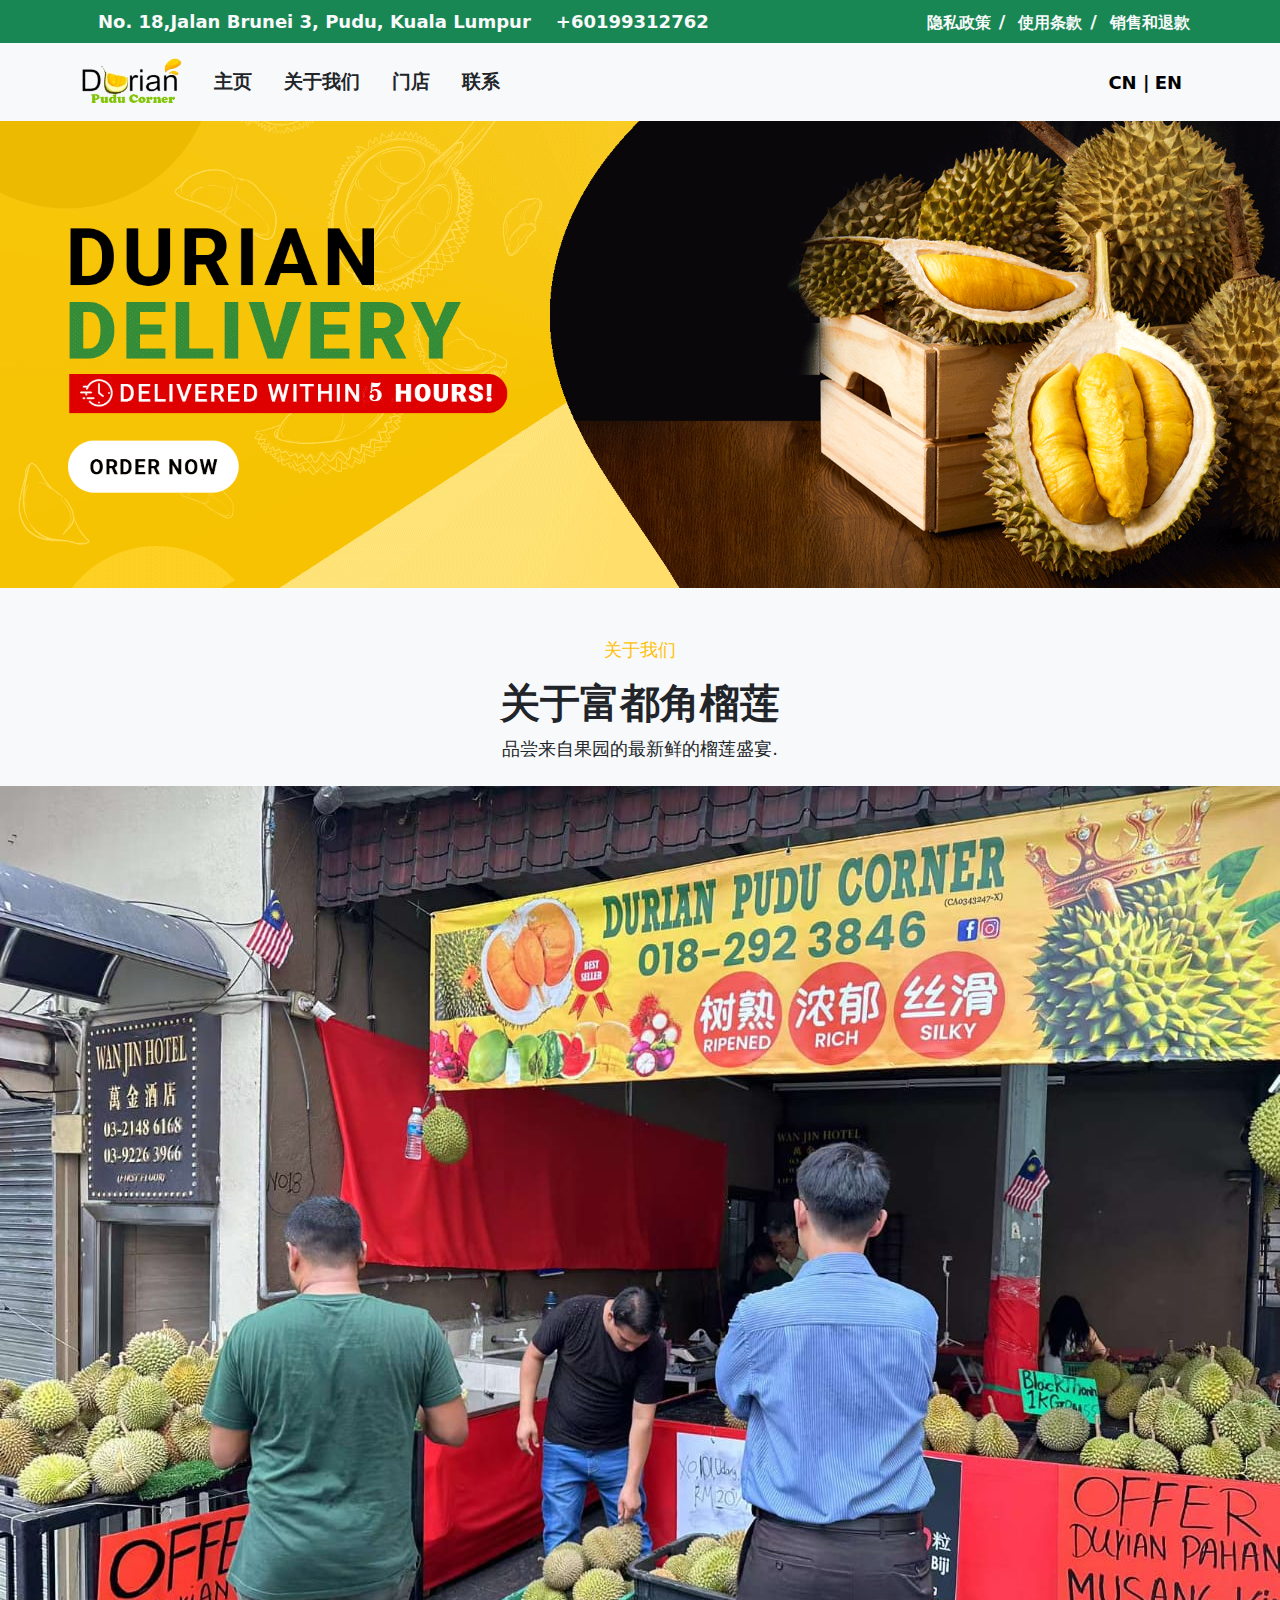
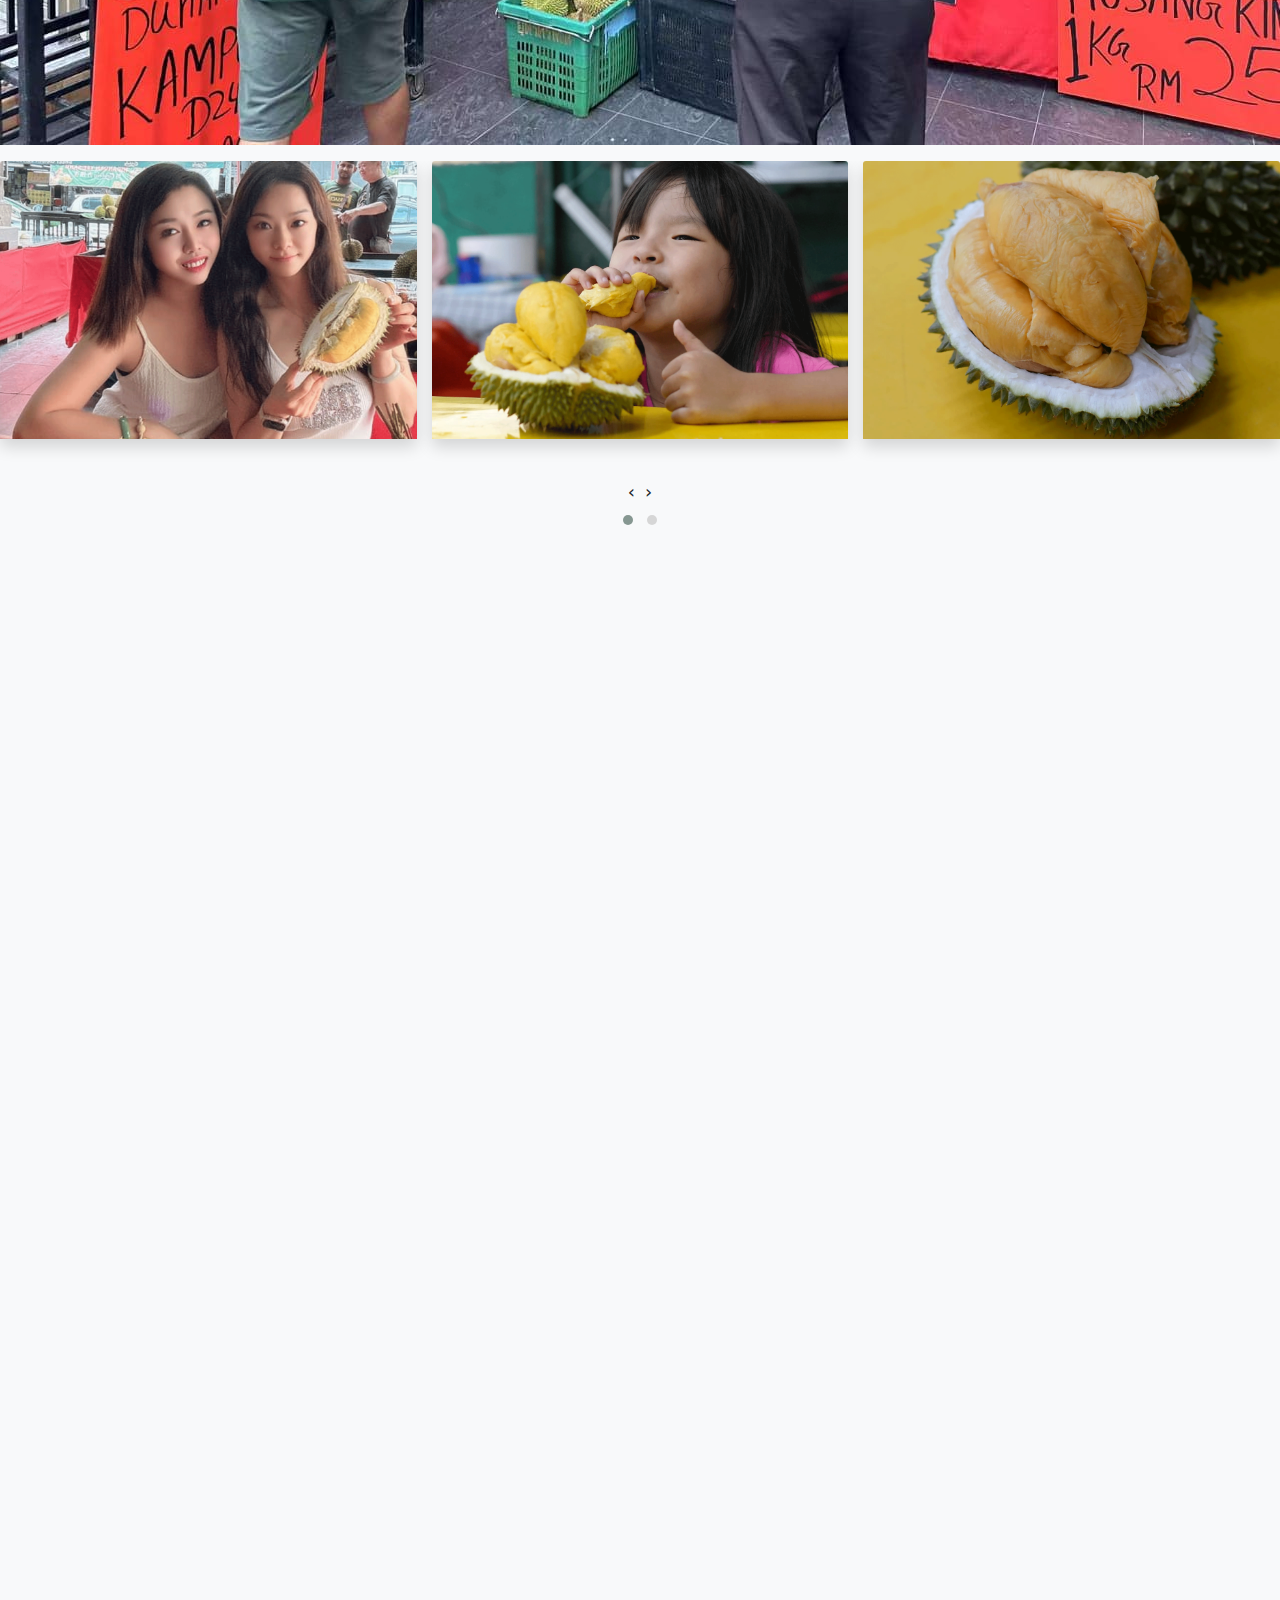
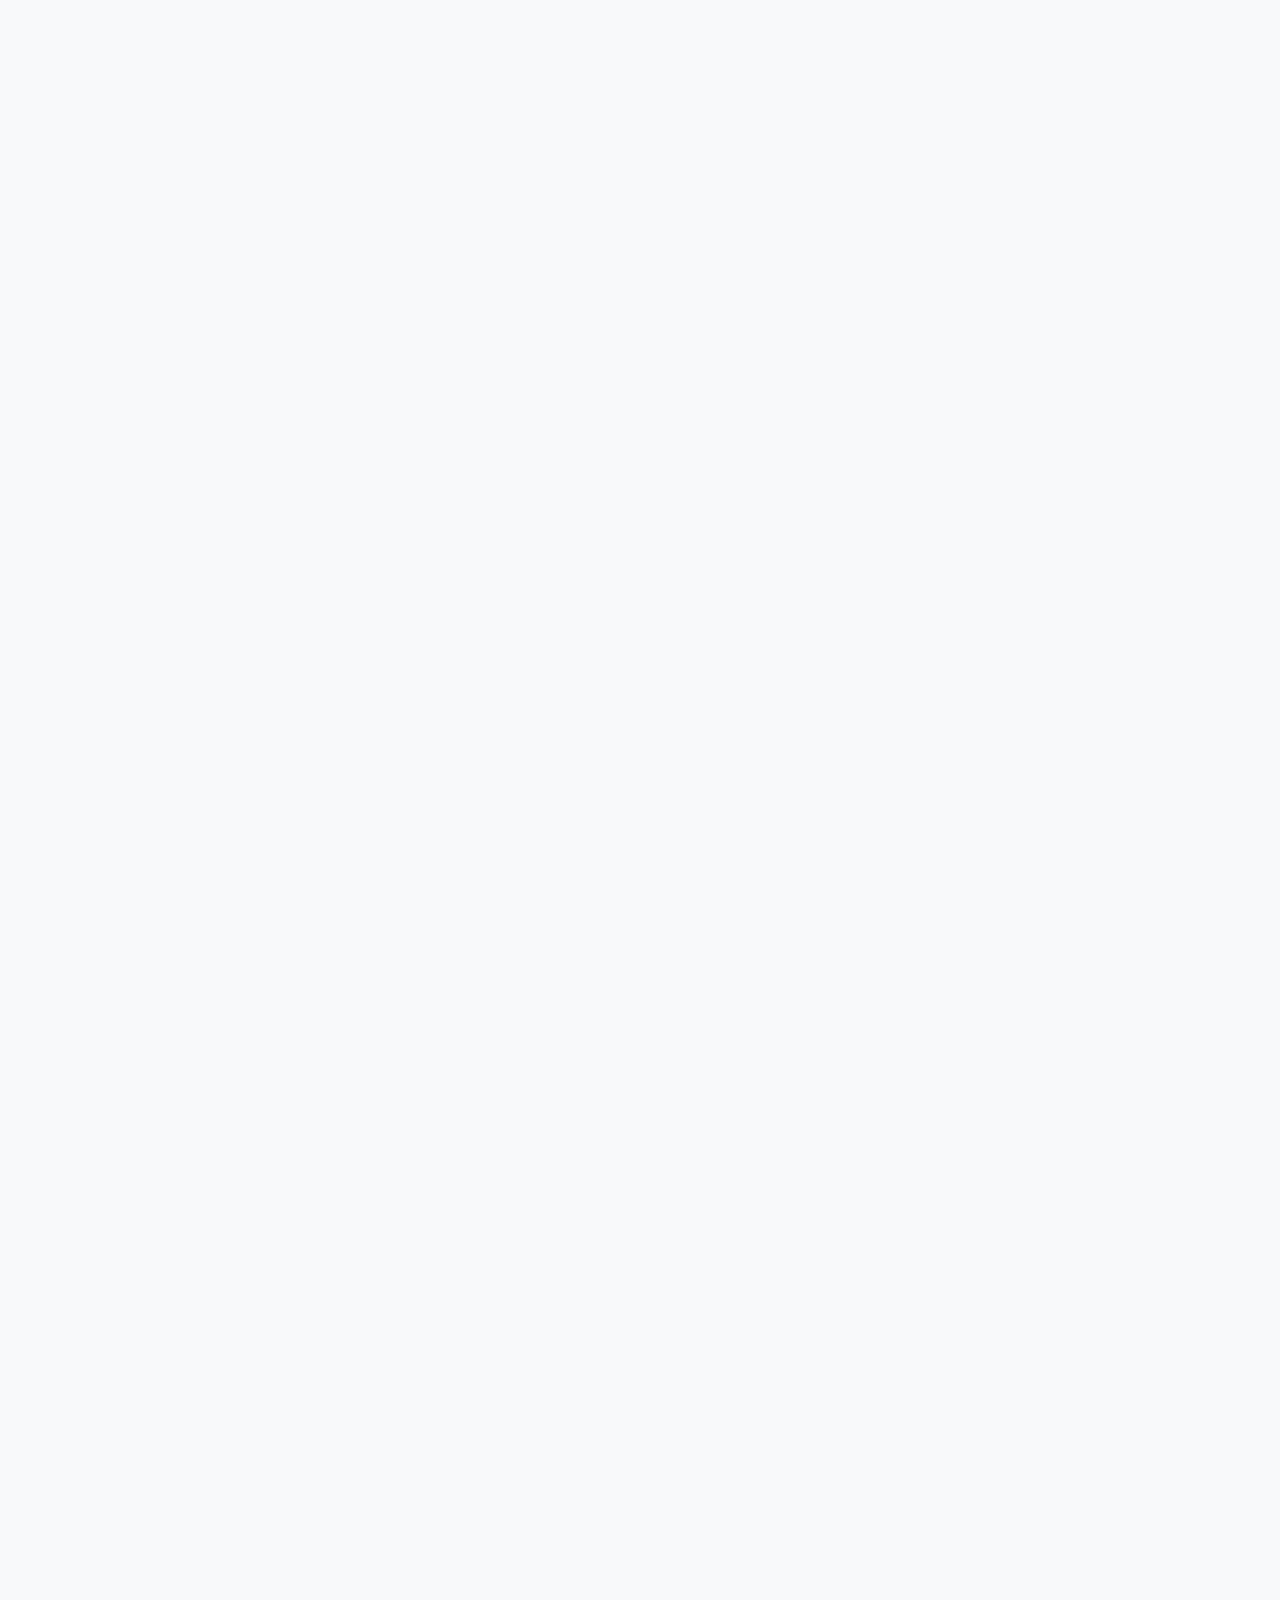
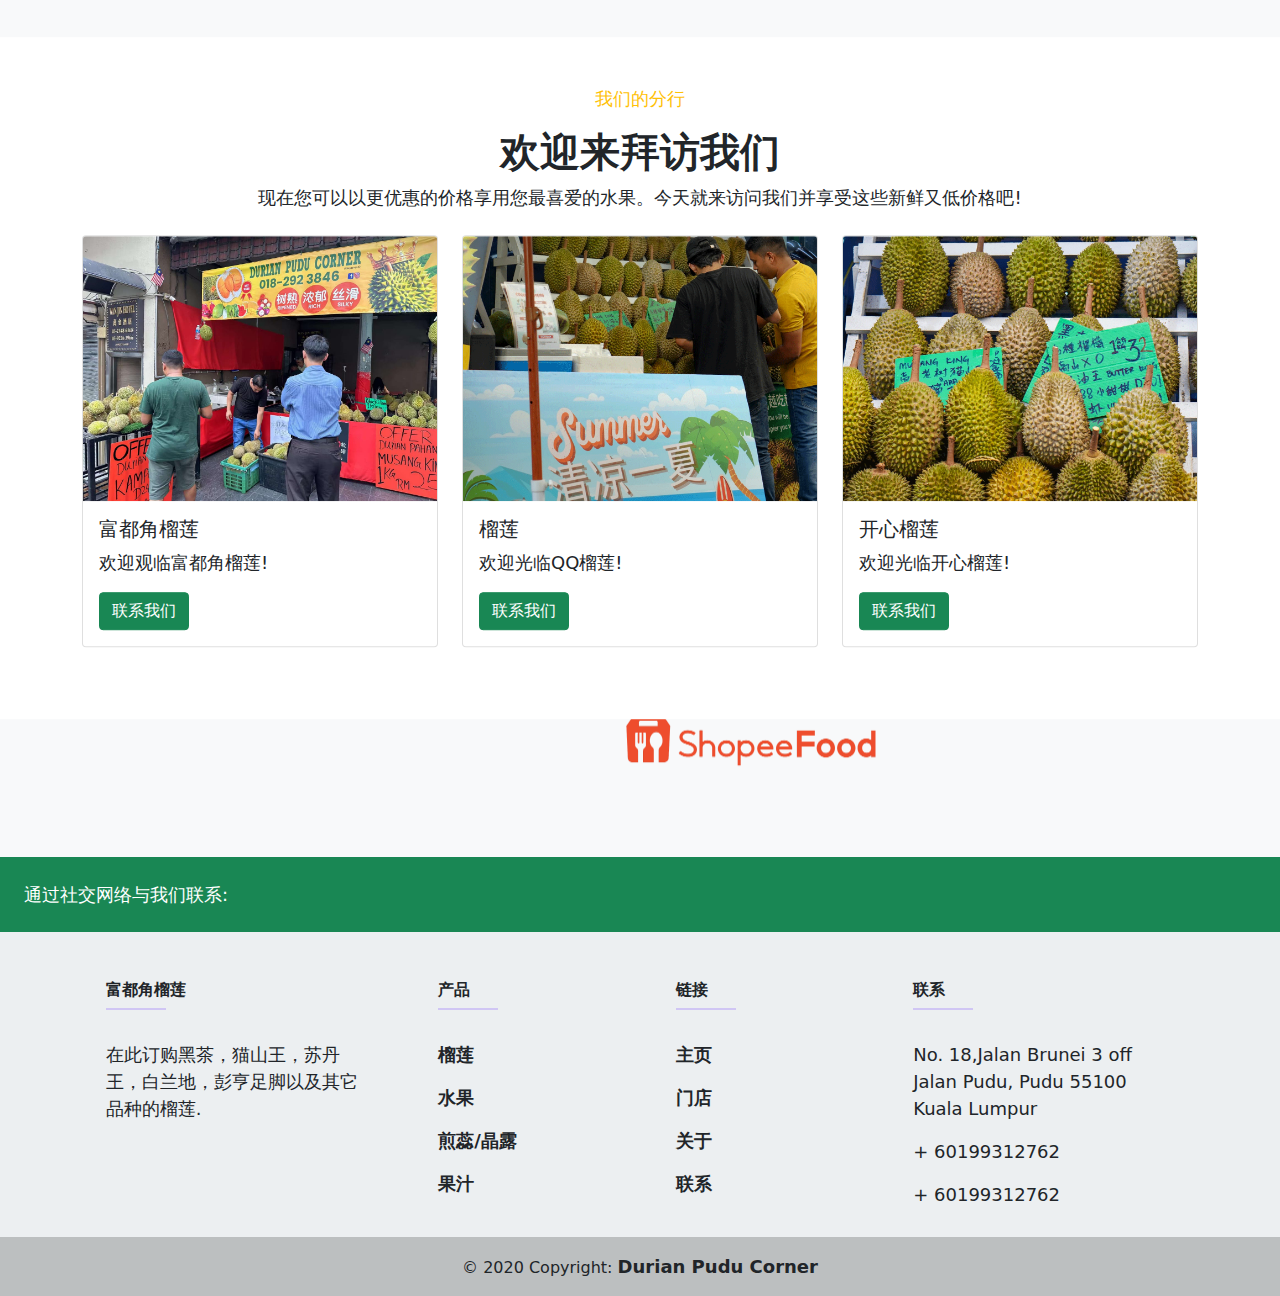
==== index_cn.html @ c7f2f4c2 "cm" ====
<!DOCTYPE html>
<html lang="en">
  <head>
    <title>Durian Pudu Corner</title>
	<meta charset="utf-8">
    <meta name="viewport" content="width=device-width, initial-scale=1, shrink-to-fit=no">
	<meta property="og:title" content="Durian Pudu Corner"/>
	<meta property="og:image" content="https://ibb.co/rMJbf5S">
	<meta property="og:description" content="Durian Pudu Corner"/>
	<meta property="og:url" content="http://csydurian.store/"/>
	<meta property="og:image:width" content="1200" />
	<meta property="og:image:height" content="627"/>
	<meta property="og:type" content="website"/>
    
    <link href="https://fonts.googleapis.com/css?family=Open Sans:200,300,400,500,600,700,800&display=swap" rel="stylesheet">
    <link href="https://fonts.googleapis.com/css?family=Noto Sans:400,400i,700,700i&display=swap" rel="stylesheet">
    <link href="./bootstrap-5.0.2-dist/css/bootstrap.min.css" rel="stylesheet">
    <link rel="stylesheet" href="https://cdnjs.cloudflare.com/ajax/libs/font-awesome/6.6.0/css/all.min.css" integrity="sha512-Kc323vGBEqzTmouAECnVceyQqyqdsSiqLQISBL29aUW4U/M7pSPA/gEUZQqv1cwx4OnYxTxve5UMg5GT6L4JJg==" crossorigin="anonymous" referrerpolicy="no-referrer" />
    <script src="./bootstrap-5.0.2-dist/js/bootstrap.bundle.min.js" ></script>
    <link rel="stylesheet" href="https://cdnjs.cloudflare.com/ajax/libs/OwlCarousel2/2.3.4/assets/owl.carousel.min.css"
    integrity="sha512-tS3S5qG0BlhnQROyJXvNjeEM4UpMXHrQfTGmbQ1gKmelCxlSEBUaxhRBj/EFTzpbP4RVSrpEikbmdJobCvhE3g=="
    crossorigin="anonymous" />
<link rel="stylesheet"
    href="https://cdnjs.cloudflare.com/ajax/libs/OwlCarousel2/2.3.4/assets/owl.theme.default.min.css"
    integrity="sha512-sMXtMNL1zRzolHYKEujM2AqCLUR9F2C4/05cdbxjjLSRvMQIciEPCQZo++nk7go3BtSuK9kfa/s+a4f4i5pLkw=="
    crossorigin="anonymous" />
    <link rel="stylesheet" href="./css/style.css">
    <link rel="stylesheet" href="./bootstrap-5.0.2-dist/css/bootstrap-datepicker.css">
    <link rel="stylesheet" href="./bootstrap-5.0.2-dist/css/jquery.timepicker.css">
    <link rel="stylesheet" href="./css/aos.css">
  </head>
  <body class="bg-light">
<!-- navbar -->
<div class="py-2 bg-success">
    <div class="container topbar bg-success d-none d-lg-block rounded-pill">
        <div class="d-flex justify-content-between">
            <div class="top-info ps-2">
                <small class="me-3"><i class="fas fa-map-marker-alt me-2 text-light"></i> <a href="#" class="text-light">No. 18,Jalan Brunei 3, Pudu, Kuala Lumpur</a></small>
                <small class="me-3"><i class="fa-brands fa-whatsapp me-1 text-light"></i> <a href="#" class="text-light">+60199312762</a></small>
            </div>
            <div class="top-link pe-2">
                <a href="#" class="text-light"><small class="text-light mx-2">隐私政策</small>/</a>
                <a href="#" class="text-light"><small class="text-light mx-2">使用条款</small>/</a>
                <a href="#" class="text-light"><small class="text-light ms-2">销售和退款</small></a>
            </div>
        </div>
    </div>
    </div>
    <nav class="navbar sticky-top navbar-expand-lg navbar-light bg-light">
      <div class="container container-fluid">
        <button class="navbar-toggler" type="button" data-bs-toggle="collapse" data-bs-target="#navbarTogglerDemo03" aria-controls="navbarTogglerDemo03" aria-expanded="false" aria-label="Toggle navigation">
          <span class="navbar-toggler-icon"></span>
        </button>
        <a class="navbar-brand" href="index.html"><img src="./images/Logo-pudu3.png" width="100px"></a>
        <div class="collapse navbar-collapse" id="navbarTogglerDemo03">
          <ul class="navbar-nav me-auto mb-lg-0">
            <li class="nav-item active">
              <a class="nav-link px-3 text-dark" href="#home-section"> 主页</a>
            </li>
            <li class="nav-item">
              <a class="nav-link px-3 text-dark" href="#about">关于我们</a>
            </li>
            <li class="nav-item">
              <a class="nav-link px-3 text-dark" href="#shop">门店</a>
            </li>
            <li class="nav-item active">
              <a class="nav-link px-3 text-dark" href="#contact">联系</a>
            </li>
          </ul>
          <ul class="navbar-nav flex-row">
            <li class="nav-item">
              <a class="nav-link pe-3" href="https://wa.me/+60199312762" target="_blank">
                <i class="fab fa-whatsapp"></i>
              </a>
            </li>
            <li class="nav-item">
              <a class="nav-link px-3" href="#!">
                <i class="fab fa-facebook-f"></i>
              </a>
            </li>
            <li class="nav-item">
              <a class="nav-link ps-3" href="#!">
                <i class="fab fa-instagram"></i>
              </a>
            </li>
            <li class="nav-item">
              <a class="nav-link ps-3" href="#!">
                <i class="fab fa-tiktok"></i>
              </a>
            </li>
          </ul>
          <div class="language px-3" id="languageSwitcher">
            <a href="index_cn.html"  onclick = "changeLanguage('cn')" language="chinese" class="language-item ">CN |</a>
            <a href="index.html" onclick = "changeLanguage('en')" language="english" class="language-item active">EN</a>
          </div>
        </div>
      </div>
    </nav>
  <!-- END nav -->

  <section id="home-section" class="hero">
    <img class="d-block w-100" src="./images/hero2.png" alt="First slide">
  </section>
<!-- about -->
<section id="about">
    <div class="bg-light"> 
      <div class="row pt-5 mb-4">
        <div class="col-md-12 d-block" data-aos="slide-up">
          <div class="text-center title align-items-center justify-content-center">
            <div class="row text-center">
              <div class="col-md-12 px-md-16 mb-8 mt-6">
                <span class="text-uppercase text-warning fw-semibold ls-md">关于我们</span>
                <h2 class="h1 fw-bold mt-3 mb-2">关于富都角榴莲 </h2>
                <p class="mb-0">品尝来自果园的最新鲜的榴莲盛宴.</p>
              </div>
            </div>

          </div>
        </div>
      </div>
    </div>
    
    <div class="bg-light"> 
      <div class="owl">
        <img class="d-block w-100" src="./images/gallery-1.jpg">
        <div class="row my-3">
            <div class="col-12 m-auto">
                <div class="owl-carousel owl-theme">
                    <div class="item mb-4">
                        <div class="card border-0 shadow">
                            <img src="./images/whatsapp-2.png" alt="" class="card-img-top">
                        </div>
                    </div>

                    <div class="item">
                        <div class="card border-0 shadow">
                            <img src="./images/whatsapp-3.png" alt="" class="card-img-top">
                        </div>
                    </div>
                    <div class="item">
                        <div class="card border-0 shadow">
                            <img src="./images/whatsapp-4.png" alt="" class="card-img-top">
                        </div>
                    </div>
                    <div class="item g-0">
                        <div class="card border-0 shadow">
                            <img src="./images/whatsapp-5.png" alt="" class="card-img-top">
                        </div>
                    </div>
                    <div class="item">
                        <div class="card border-0 shadow">
                            <img src="./images/whatsapp-6.png" alt="" class="card-img-top">
                        </div>
                    </div>
                    <div class="item">
                        <div class="card border-0 shadow">
                            <img src="./images/whatsapp-8.png" alt="" class="card-img-top">
                        </div>
                    </div>
                </div>
            </div>
        </div>
      </div>
    </div>
  </section>
<!-- product section -->
<section class="ftco-section mt-4" id="shop">
    
    <div class="container">
        <div class="row py-4" data-aos="slide-right">
          <div class="col-lg-12 d-block">
            <div class="row text-center">
              <div class="col-md-12 px-md-16 mb-8 mt-6">
                <span class="text-uppercase text-warning fw-semibold ls-md">产品</span>
                <h2 class="h1 fw-bold mt-3  mb-2">探索我们的产品 </h2>
                <p class="mb-0"> 按类别浏览我们的在线商店，轻松找到您最喜欢的商品.</p>
              </div>
            </div>
          </div>
        </div>
      </div>
      <div class="container" data-aos="fade-up">
        <div class="row">
          <div class=" d-flex align-items-center justify-content-center">
            <!-- Nav tabs -->
            <ul class="nav nav-tabs" role="tablist">
              <li class="nav-item">
                <a class="nav-link active" data-bs-toggle="tab" href="#durian">榴莲</a>
              </li>
              <li class="nav-item">
                <a class="nav-link" data-bs-toggle="tab" href="#fruits">水果</a>
              </li>
              <li class="nav-item">
                <a class="nav-link" data-bs-toggle="tab" href="#cendol">煎蕊/晶露</a>
              </li>
              <li class="nav-item">
                <a class="nav-link" data-bs-toggle="tab" href="#juice">果汁</a>
              </li>
            </ul>
          </div>
        </div>
      <!-- Tab panes -->
      <div class="col-md-12 d-flex align-items-center">
        <div class="tab-content">
          <div id="durian" class="container tab-pane active"><br>
            <div class="row">
                <div class="col-md-3 text-center">
                  <div class="product menu-wrap">
                    <a href="https://wa.me/+60199312762" target="_blank" class="img-prod"><img class="img-fluid" src="images/product-1.jpg" alt="Colorlib Template">
                      <div class="overlay"></div>
                    </a>
                    <div class="text py-3 pb-4 px-3 text-center">
                      <h3><a href="https://wa.me/+60199312762" target="_blank" >两公斤装猫山王榴莲果泥</a></h3>
                      <div class="d-flex">
                        <div class="pricing">
                          <p class="price"><span>RM160</span></p>
                        </div>
                      </div>
                      <div class="bottom-area d-flex px-3">
                        <div class="m-auto d-flex">
                          <a href="https://wa.me/+60199312762" target="_blank" class="add-to-cart d-flex justify-content-center align-items-center text-center">
                            <span><i class="fa-solid fa-bars"></i></span>
                          </a>
                          <a href="https://wa.me/+60199312762" target="_blank" class="buy-now d-flex justify-content-center align-items-center mx-1">
                            <span><i class="fa-solid fa-cart-shopping"></i></span>
                          </a>
                          <a href="https://wa.me/+60199312762" target="_blank" class="heart d-flex justify-content-center align-items-center ">
                            <span><i class="fa-solid fa-heart"></i></span>
                          </a>
                        </div>
                      </div>
                    </div>
                  </div>
                </div>
                <div class="col-md-3 text-center">
                  <div class="product menu-wrap">
                    <a href="https://wa.me/+60199312762" target="_blank" class="img-prod"><img class="img-fluid" src="images/product-2.1.png" alt="Colorlib Template">
                      <div class="overlay"></div>
                    </a>
                    <div class="text py-3 pb-4 px-3 text-center">
                      <h3><a href="https://wa.me/+60199312762" target="_blank" >两公斤装苏丹王榴莲果泥</a></h3>
                      <div class="d-flex">
                        <div class="pricing">
                          <p class="price"><span>RM90</span></p>
                        </div>
                      </div>
                      <div class="bottom-area d-flex px-3">
                        <div class="m-auto d-flex">
                          <a href="https://wa.me/+60199312762" target="_blank" class="add-to-cart d-flex justify-content-center align-items-center text-center">
                            <span><i class="fa-solid fa-bars"></i></span>
                          </a>
                          <a href="https://wa.me/+60199312762" target="_blank" class="buy-now d-flex justify-content-center align-items-center mx-1">
                            <span><i class="fa-solid fa-cart-shopping"></i></span>
                          </a>
                          <a href="https://wa.me/+60199312762" target="_blank" class="heart d-flex justify-content-center align-items-center ">
                            <span><i class="fa-solid fa-heart"></i></span>
                          </a>
                        </div>
                      </div>
                    </div>
                  </div>
                </div>
                <div class="col-md-3 text-center">
                  <div class="product menu-wrap">
                    <a href="https://wa.me/+60199312762" target="_blank" class="img-prod"><img class="img-fluid" src="images/product-3.jpg" alt="Colorlib Template">
                      <div class="overlay"></div>
                    </a>
                    <div class="text py-3 pb-4 px-3 text-center">
                      <h3><a href="https://wa.me/+60199312762" target="_blank" >两公斤装猫山王榴莲浆</a></h3>
                      <div class="d-flex">
                        <div class="pricing">
                          <p class="price"><span>RM40</span></p>
                        </div>
                      </div>
                      <div class="bottom-area d-flex px-3">
                        <div class="m-auto d-flex">
                          <a href="https://wa.me/+60199312762" target="_blank" class="add-to-cart d-flex justify-content-center align-items-center text-center">
                            <span><i class="fa-solid fa-bars"></i></span>
                          </a>
                          <a href="https://wa.me/+60199312762" target="_blank" class="buy-now d-flex justify-content-center align-items-center mx-1">
                            <span><i class="fa-solid fa-cart-shopping"></i></span>
                          </a>
                          <a href="https://wa.me/+60199312762" target="_blank" class="heart d-flex justify-content-center align-items-center ">
                            <span><i class="fa-solid fa-heart"></i></span>
                          </a>
                        </div>
                      </div>
                    </div>
                  </div>
                </div>
                <div class="col-md-3 text-center">
                  <div class="product menu-wrap">
                    <a href="https://wa.me/+60199312762" target="_blank" class="img-prod"><img class="img-fluid" src="images/product-4.jpg" alt="Colorlib Template">
                      <div class="overlay"></div>
                    </a>
                    <div class="text py-3 pb-4 px-3 text-center">
                      <h3><a href="https://wa.me/+60199312762" target="_blank" >两公斤装榴莲浆</a></h3>
                      <div class="d-flex">
                        <div class="pricing">
                          <p class="price"><span>RM30</span></p>
                        </div>
                      </div>
                      <div class="bottom-area d-flex px-3">
                        <div class="m-auto d-flex">
                          <a href="https://wa.me/+60199312762" target="_blank" class="add-to-cart d-flex justify-content-center align-items-center text-center">
                            <span><i class="fa-solid fa-bars"></i></span>
                          </a>
                          <a href="https://wa.me/+60199312762" target="_blank" class="buy-now d-flex justify-content-center align-items-center mx-1">
                            <span><i class="fa-solid fa-cart-shopping"></i></span>
                          </a>
                          <a href="https://wa.me/+60199312762" target="_blank" class="heart d-flex justify-content-center align-items-center ">
                            <span><i class="fa-solid fa-heart"></i></span>
                          </a>
                        </div>
                      </div>
                    </div>
                  </div>
                </div>
                <div class="col-md-3 text-center">
                  <div class="product menu-wrap">
                    <a href="https://wa.me/+60199312762" target="_blank" class="img-prod"><img class="img-fluid" src="images/product-5.jpg" alt="Colorlib Template">
                      <div class="overlay"></div>
                    </a>
                    <div class="text py-3 pb-4 px-3 text-center">
                      <h3><a href="https://wa.me/+60199312762" target="_blank" >猫山王榴莲果肉-三盒一共一千两百克</a></h3>
                      <div class="d-flex">
                        <div class="pricing">
                          <p class="price"><span>RM200</span></p>
                        </div>
                      </div>
                      <div class="bottom-area d-flex px-3">
                        <div class="m-auto d-flex">
                          <a href="https://wa.me/+60199312762" target="_blank" class="add-to-cart d-flex justify-content-center align-items-center text-center">
                            <span><i class="fa-solid fa-bars"></i></span>
                          </a>
                          <a href="https://wa.me/+60199312762" target="_blank" class="buy-now d-flex justify-content-center align-items-center mx-1">
                            <span><i class="fa-solid fa-cart-shopping"></i></span>
                          </a>
                          <a href="https://wa.me/+60199312762" target="_blank" class="heart d-flex justify-content-center align-items-center ">
                            <span><i class="fa-solid fa-heart"></i></span>
                          </a>
                        </div>
                      </div>
                    </div>
                  </div>
                </div>
                <div class="col-md-3 text-center">
                  <div class="product menu-wrap">
                    <a href="https://wa.me/+60199312762" target="_blank" class="img-prod"><img class="img-fluid" src="images/product-5.jpg" alt="Colorlib Template">
                      <div class="overlay"></div>
                    </a>
                    <div class="text py-3 pb-4 px-3 text-center">
                      <h3><a href="https://wa.me/+60199312762" target="_blank" >猫山王榴莲果肉-两盒一共八百克</a></h3>
                      <div class="d-flex">
                        <div class="pricing">
                          <p class="price"><span>RM140</span></p>
                        </div>
                      </div>
                      <div class="bottom-area d-flex px-3">
                        <div class="m-auto d-flex">
                          <a href="https://wa.me/+60199312762" target="_blank" class="add-to-cart d-flex justify-content-center align-items-center text-center">
                            <span><i class="fa-solid fa-bars"></i></span>
                          </a>
                          <a href="https://wa.me/+60199312762" target="_blank" class="buy-now d-flex justify-content-center align-items-center mx-1">
                            <span><i class="fa-solid fa-cart-shopping"></i></span>
                          </a>
                          <a href="https://wa.me/+60199312762" target="_blank" class="heart d-flex justify-content-center align-items-center ">
                            <span><i class="fa-solid fa-heart"></i></span>
                          </a>
                        </div>
                      </div>
                    </div>
                  </div>
                </div>
                <div class="col-md-3 text-center">
                  <div class="product menu-wrap">
                    <a href="https://wa.me/+60199312762" target="_blank" class="img-prod"><img class="img-fluid" src="images/product-5.jpg" alt="Colorlib Template">
                      <div class="overlay"></div>
                    </a>
                    <div class="text py-3 pb-4 px-3 text-center">
                      <h3><a href="https://wa.me/+60199312762" target="_blank" >猫山王榴莲果肉-一盒一共四百克</a></h3>
                      <div class="d-flex">
                        <div class="pricing">
                          <p class="price"><span>RM75</span></p>
                        </div>
                      </div>
                      <div class="bottom-area d-flex px-3">
                        <div class="m-auto d-flex">
                          <a href="https://wa.me/+60199312762" target="_blank" class="add-to-cart d-flex justify-content-center align-items-center text-center">
                            <span><i class="fa-solid fa-bars"></i></span>
                          </a>
                          <a href="https://wa.me/+60199312762" target="_blank" class="buy-now d-flex justify-content-center align-items-center mx-1">
                            <span><i class="fa-solid fa-cart-shopping"></i></span>
                          </a>
                          <a href="https://wa.me/+60199312762" target="_blank" class="heart d-flex justify-content-center align-items-center ">
                            <span><i class="fa-solid fa-heart"></i></span>
                          </a>
                        </div>
                      </div>
                    </div>
                  </div>
                </div>
                <div class="col-md-3 text-center">
                  <div class="product menu-wrap">
                    <a href="https://wa.me/+60199312762" target="_blank" class="img-prod"><img class="img-fluid" src="images/product-6.jpg" alt="Colorlib Template">
                      <div class="overlay"></div>
                    </a>
                    <div class="text py-3 pb-4 px-3 text-center">
                      <h3><a href="https://wa.me/+60199312762" target="_blank" >冷冻足脚榴莲果肉-一盒一共四百克</a></h3>
                      <div class="d-flex">
                        <div class="pricing">
                          <p class="price"><span>RM52</span></p>
                        </div>
                      </div>
                      <div class="bottom-area d-flex px-3">
                        <div class="m-auto d-flex">
                          <a href="https://wa.me/+60199312762" target="_blank" class="add-to-cart d-flex justify-content-center align-items-center text-center">
                            <span><i class="fa-solid fa-bars"></i></span>
                          </a>
                          <a href="https://wa.me/+60199312762" target="_blank" class="buy-now d-flex justify-content-center align-items-center mx-1">
                            <span><i class="fa-solid fa-cart-shopping"></i></span>
                          </a>
                          <a href="https://wa.me/+60199312762" target="_blank" class="heart d-flex justify-content-center align-items-center ">
                            <span><i class="fa-solid fa-heart"></i></span>
                          </a>
                        </div>
                      </div>
                    </div>
                  </div>
                </div>
                <div class="col-md-3 text-center">
                  <div class="product menu-wrap">
                    <a href="https://wa.me/+60199312762" target="_blank" class="img-prod"><img class="img-fluid" src="images/product-7.jpg" alt="Colorlib Template">
                      <div class="overlay"></div>
                    </a>
                    <div class="text py-3 pb-4 px-3 text-center">
                      <h3><a href="https://wa.me/+60199312762" target="_blank" >冷冻黑刺榴莲果肉-一盒一共四百克</a></h3>
                      <div class="d-flex">
                        <div class="pricing">
                          <p class="price"><span class="mr-2 price-dc">RM116</span><span class="price-sale">RM80.00</span></p>
                        </div>
                      </div>
                      <div class="bottom-area d-flex px-3">
                        <div class="m-auto d-flex">
                          <a href="https://wa.me/+60199312762" target="_blank" class="add-to-cart d-flex justify-content-center align-items-center text-center">
                            <span><i class="fa-solid fa-bars"></i></span>
                          </a>
                          <a href="https://wa.me/+60199312762" target="_blank" class="buy-now d-flex justify-content-center align-items-center mx-1">
                            <span><i class="fa-solid fa-cart-shopping"></i></span>
                          </a>
                          <a href="https://wa.me/+60199312762" target="_blank" class="heart d-flex justify-content-center align-items-center ">
                            <span><i class="fa-solid fa-heart"></i></span>
                          </a>
                        </div>
                      </div>
                    </div>
                  </div>
                </div>
                <div class="col-md-3 text-center">
                  <div class="product menu-wrap">
                    <a href="https://wa.me/+60199312762" target="_blank" class="img-prod"><img class="img-fluid" src="images/product-8.jpg" alt="Colorlib Template">
                      <div class="overlay"></div>
                    </a>
                    <div class="text py-3 pb-4 px-3 text-center">
                      <h3><a href="https://wa.me/+60199312762" target="_blank" >冷冻猫山王榴莲果肉一盒一共四百克</a></h3>
                      <div class="d-flex">
                        <div class="pricing">
                          <p class="price"><span>RM65</span></p>
                        </div>
                      </div>
                      <div class="bottom-area d-flex px-3">
                        <div class="m-auto d-flex">
                          <a href="https://wa.me/+60199312762" target="_blank" class="add-to-cart d-flex justify-content-center align-items-center text-center">
                            <span><i class="fa-solid fa-bars"></i></span>
                          </a>
                          <a href="https://wa.me/+60199312762" target="_blank" class="buy-now d-flex justify-content-center align-items-center mx-1">
                            <span><i class="fa-solid fa-cart-shopping"></i></span>
                          </a>
                          <a href="https://wa.me/+60199312762" target="_blank" class="heart d-flex justify-content-center align-items-center ">
                            <span><i class="fa-solid fa-heart"></i></span>
                          </a>
                        </div>
                      </div>
                    </div>
                  </div>
                </div>
                <div class="col-md-3 text-center">
                  <div class="product menu-wrap">
                    <a href="https://wa.me/+60199312762" target="_blank" class="img-prod"><img class="img-fluid" src="images/product-8.jpg" alt="Colorlib Template">
                      <div class="overlay"></div>
                    </a>
                    <div class="text py-3 pb-4 px-3 text-center">
                      <h3><a href="https://wa.me/+60199312762" target="_blank" >冷冻猫山王榴莲果肉</a></h3>
                      <div class="d-flex">
                        <div class="pricing">
                          <p class="price"><span>RM120</span></p>
                        </div>
                      </div>
                      <div class="bottom-area d-flex px-3">
                        <div class="m-auto d-flex">
                          <a href="https://wa.me/+60199312762" target="_blank" class="add-to-cart d-flex justify-content-center align-items-center text-center">
                            <span><i class="fa-solid fa-bars"></i></span>
                          </a>
                          <a href="https://wa.me/+60199312762" target="_blank" class="buy-now d-flex justify-content-center align-items-center mx-1">
                            <span><i class="fa-solid fa-cart-shopping"></i></span>
                          </a>
                          <a href="https://wa.me/+60199312762" target="_blank" class="heart d-flex justify-content-center align-items-center ">
                            <span><i class="fa-solid fa-heart"></i></span>
                          </a>
                        </div>
                      </div>
                    </div>
                  </div>
                </div>
                <div class="col-md-3 text-center">
                  <div class="product menu-wrap">
                    <a href="https://wa.me/+60199312762" target="_blank" class="img-prod"><img class="img-fluid" src="images/product-8.jpg" alt="Colorlib Template">
                      <div class="overlay"></div>
                    </a>
                    <div class="text py-3 pb-4 px-3 text-center">
                      <h3><a href="https://wa.me/+60199312762" target="_blank" >冷冻猫山王榴莲果肉-三盒一共一千两百克</a></h3>
                      <div class="d-flex">
                        <div class="pricing">
                          <p class="price"><span>RM170</span></p>
                        </div>
                      </div>
                      <div class="bottom-area d-flex px-3">
                        <div class="m-auto d-flex">
                          <a href="https://wa.me/+60199312762" target="_blank" class="add-to-cart d-flex justify-content-center align-items-center text-center">
                            <span><i class="fa-solid fa-bars"></i></span>
                          </a>
                          <a href="https://wa.me/+60199312762" target="_blank" class="buy-now d-flex justify-content-center align-items-center mx-1">
                            <span><i class="fa-solid fa-cart-shopping"></i></span>
                          </a>
                          <a href="https://wa.me/+60199312762" target="_blank" class="heart d-flex justify-content-center align-items-center ">
                            <span><i class="fa-solid fa-heart"></i></span>
                          </a>
                        </div>
                      </div>
                    </div>
                  </div>
                </div>
                <div class="col-md-3 text-center">
                  <div class="product menu-wrap">
                    <a href="https://wa.me/+60199312762" target="_blank" class="img-prod"><img class="img-fluid" src="images/product-9.jpg" alt="Colorlib Template">
                      <div class="overlay"></div>
                    </a>
                    <div class="text py-3 pb-4 px-3 text-center">
                      <h3><a href="https://wa.me/+60199312762" target="_blank" >冷冻白兰地榴莲-一盒一共四百克</a></h3>
                      <div class="d-flex">
                        <div class="pricing">
                          <p class="price"><span>RM46</span></p>
                        </div>
                      </div>
                      <div class="bottom-area d-flex px-3">
                        <div class="m-auto d-flex">
                          <a href="https://wa.me/+60199312762" target="_blank" class="add-to-cart d-flex justify-content-center align-items-center text-center">
                            <span><i class="fa-solid fa-bars"></i></span>
                          </a>
                          <a href="https://wa.me/+60199312762" target="_blank" class="buy-now d-flex justify-content-center align-items-center mx-1">
                            <span><i class="fa-solid fa-cart-shopping"></i></span>
                          </a>
                          <a href="https://wa.me/+60199312762" target="_blank" class="heart d-flex justify-content-center align-items-center ">
                            <span><i class="fa-solid fa-heart"></i></span>
                          </a>
                        </div>
                      </div>
                    </div>
                  </div>
                </div>
                <div class="col-md-3 text-center">
                  <div class="product menu-wrap">
                    <a href="https://wa.me/+60199312762" target="_blank" class="img-prod"><img class="img-fluid" src="images/product-9.jpg" alt="Colorlib Template">
                      <div class="overlay"></div>
                    </a>
                    <div class="text py-3 pb-4 px-3 text-center">
                      <h3><a href="https://wa.me/+60199312762" target="_blank" >冷冻白兰地榴莲-两盒一共八百克</a></h3>
                      <div class="d-flex">
                        <div class="pricing">
                          <p class="price"><span>RM76</span></p>
                        </div>
                      </div>
                      <div class="bottom-area d-flex px-3">
                        <div class="m-auto d-flex">
                          <a href="https://wa.me/+60199312762" target="_blank" class="add-to-cart d-flex justify-content-center align-items-center text-center">
                            <span><i class="fa-solid fa-bars"></i></span>
                          </a>
                          <a href="https://wa.me/+60199312762" target="_blank" class="buy-now d-flex justify-content-center align-items-center mx-1">
                            <span><i class="fa-solid fa-cart-shopping"></i></span>
                          </a>
                          <a href="https://wa.me/+60199312762" target="_blank" class="heart d-flex justify-content-center align-items-center ">
                            <span><i class="fa-solid fa-heart"></i></span>
                          </a>
                        </div>
                      </div>
                    </div>
                  </div>
                </div>
                <div class="col-md-3 text-center">
                  <div class="product menu-wrap">
                    <a href="https://wa.me/+60199312762" target="_blank" class="img-prod"><img class="img-fluid" src="images/product-10.jpg" alt="Colorlib Template">
                      <div class="overlay"></div>
                    </a>
                    <div class="text py-3 pb-4 px-3 text-center">
                      <h3><a href="https://wa.me/+60199312762" target="_blank" >冷冻苏丹王榴莲-一盒一共四百克</a></h3>
                      <div class="d-flex">
                        <div class="pricing">
                          <p class="price"><span>RM41</span></p>
                        </div>
                      </div>
                      <div class="bottom-area d-flex px-3">
                        <div class="m-auto d-flex">
                          <a href="https://wa.me/+60199312762" target="_blank" class="add-to-cart d-flex justify-content-center align-items-center text-center">
                            <span><i class="fa-solid fa-bars"></i></span>
                          </a>
                          <a href="https://wa.me/+60199312762" target="_blank" class="buy-now d-flex justify-content-center align-items-center mx-1">
                            <span><i class="fa-solid fa-cart-shopping"></i></span>
                          </a>
                          <a href="https://wa.me/+60199312762" target="_blank" class="heart d-flex justify-content-center align-items-center ">
                            <span><i class="fa-solid fa-heart"></i></span>
                          </a>
                        </div>
                      </div>
                    </div>
                  </div>
                </div>
                <div class="col-md-3 text-center">
                  <div class="product menu-wrap">
                    <a href="https://wa.me/+60199312762" target="_blank" class="img-prod"><img class="img-fluid" src="images/product-10.jpg" alt="Colorlib Template">
                      <div class="overlay"></div>
                    </a>
                    <div class="text py-3 pb-4 px-3 text-center">
                      <h3><a href="https://wa.me/+60199312762" target="_blank" >冷冻苏丹王榴莲-两盒八百克</a></h3>
                      <div class="d-flex">
                        <div class="pricing">
                          <p class="price"><span>RM91</span></p>
                        </div>
                      </div>
                      <div class="bottom-area d-flex px-3">
                        <div class="m-auto d-flex">
                          <a href="https://wa.me/+60199312762" target="_blank" class="add-to-cart d-flex justify-content-center align-items-center text-center">
                            <span><i class="fa-solid fa-bars"></i></span>
                          </a>
                          <a href="https://wa.me/+60199312762" target="_blank" class="buy-now d-flex justify-content-center align-items-center mx-1">
                            <span><i class="fa-solid fa-cart-shopping"></i></span>
                          </a>
                          <a href="https://wa.me/+60199312762" target="_blank" class="heart d-flex justify-content-center align-items-center ">
                            <span><i class="fa-solid fa-heart"></i></span>
                          </a>
                        </div>
                      </div>
                    </div>
                  </div>
                </div>
                <div class="col-md-3 text-center">
                  <div class="product menu-wrap">
                    <a href="https://wa.me/+60199312762" target="_blank" class="img-prod"><img class="img-fluid" src="images/product-10.png" alt="Colorlib Template">
                      <div class="overlay"></div>
                    </a>
                    <div class="text py-3 pb-4 px-3 text-center">
                      <h3><a href="https://wa.me/+60199312762" target="_blank" >冷冻红虾榴莲-一盒四百克</a></h3>
                      <div class="d-flex">
                        <div class="pricing">
                          <p class="price"><span>RM51</span></p>
                        </div>
                      </div>
                      <div class="bottom-area d-flex px-3">
                        <div class="m-auto d-flex">
                          <a href="https://wa.me/+60199312762" target="_blank" class="add-to-cart d-flex justify-content-center align-items-center text-center">
                            <span><i class="fa-solid fa-bars"></i></span>
                          </a>
                          <a href="https://wa.me/+60199312762" target="_blank" class="buy-now d-flex justify-content-center align-items-center mx-1">
                            <span><i class="fa-solid fa-cart-shopping"></i></span>
                          </a>
                          <a href="https://wa.me/+60199312762" target="_blank" class="heart d-flex justify-content-center align-items-center ">
                            <span><i class="fa-solid fa-heart"></i></span>
                          </a>
                        </div>
                      </div>
                    </div>
                  </div>
                </div>
                <div class="col-md-3 text-center">
                  <div class="product menu-wrap">
                    <a href="https://wa.me/+60199312762" target="_blank" class="img-prod"><img class="img-fluid" src="images/product-10.png" alt="Colorlib Template">
                      <div class="overlay"></div>
                    </a>
                    <div class="text py-3 pb-4 px-3 text-center">
                      <h3><a href="https://wa.me/+60199312762" target="_blank" >冷冻红虾榴莲-两盒八百克</a></h3>
                      <div class="d-flex">
                        <div class="pricing">
                          <p class="price"><span>RM91</span></p>
                        </div>
                      </div>
                      <div class="bottom-area d-flex px-3">
                        <div class="m-auto d-flex">
                          <a href="https://wa.me/+60199312762" target="_blank" class="add-to-cart d-flex justify-content-center align-items-center text-center">
                            <span><i class="fa-solid fa-bars"></i></span>
                          </a>
                          <a href="https://wa.me/+60199312762" target="_blank" class="buy-now d-flex justify-content-center align-items-center mx-1">
                            <span><i class="fa-solid fa-cart-shopping"></i></span>
                          </a>
                          <a href="https://wa.me/+60199312762" target="_blank" class="heart d-flex justify-content-center align-items-center ">
                            <span><i class="fa-solid fa-heart"></i></span>
                          </a>
                        </div>
                      </div>
                    </div>
                  </div>
                </div>
                <div class="col-md-3 text-center">
                  <div class="product menu-wrap">
                    <a href="https://wa.me/+60199312762" target="_blank" class="img-prod"><img class="img-fluid" src="images/product-11.jpg" alt="Colorlib Template">
                      <div class="overlay"></div>
                    </a>
                    <div class="text py-3 pb-4 px-3 text-center">
                      <h3><a href="https://wa.me/+60199312762" target="_blank" >冷冻红肉榴莲-一盒马币四百克</a></h3>
                      <div class="d-flex">
                        <div class="pricing">
                          <p class="price"><span>RM51</span></p>
                        </div>
                      </div>
                      <div class="bottom-area d-flex px-3">
                        <div class="m-auto d-flex">
                          <a href="https://wa.me/+60199312762" target="_blank" class="add-to-cart d-flex justify-content-center align-items-center text-center">
                            <span><i class="fa-solid fa-bars"></i></span>
                          </a>
                          <a href="https://wa.me/+60199312762" target="_blank" class="buy-now d-flex justify-content-center align-items-center mx-1">
                            <span><i class="fa-solid fa-cart-shopping"></i></span>
                          </a>
                          <a href="https://wa.me/+60199312762" target="_blank" class="heart d-flex justify-content-center align-items-center ">
                            <span><i class="fa-solid fa-heart"></i></span>
                          </a>
                        </div>
                      </div>
                    </div>
                  </div>
                </div>
            </div>
          </div>
          <div id="fruits" class="container tab-pane fade"><br>
            <div class="row">
              <div class="col-md-3 text-center">
                <div class="product menu-wrap">
                  <a href="https://wa.me/+60199312762" target="_blank" class="img-prod"><img class="img-fluid" src="images/product-12.jpg" alt="Colorlib Template">
                    <div class="overlay"></div>
                  </a>
                  <div class="text py-3 pb-4 px-3 text-center">
                    <h3><a href="https://wa.me/+60199312762" target="_blank" >香蕉一公斤</a></h3>
                    <div class="d-flex">
                      <div class="pricing">
                        <p class="price"><span>RM6.90</span></p>
                      </div>
                    </div>
                    <div class="bottom-area d-flex px-3">
                      <div class="m-auto d-flex">
                        <a href="https://wa.me/+60199312762" target="_blank" class="add-to-cart d-flex justify-content-center align-items-center text-center">
                          <span><i class="fa-solid fa-bars"></i></span>
                        </a>
                        <a href="https://wa.me/+60199312762" target="_blank" class="buy-now d-flex justify-content-center align-items-center mx-1">
                          <span><i class="fa-solid fa-cart-shopping"></i></span>
                        </a>
                        <a href="https://wa.me/+60199312762" target="_blank" class="heart d-flex justify-content-center align-items-center ">
                          <span><i class="fa-solid fa-heart"></i></span>
                        </a>
                      </div>
                    </div>
                  </div>
                </div>
              </div>
              <div class="col-md-3 text-center">
                <div class="product menu-wrap">
                  <a href="https://wa.me/+60199312762" target="_blank" class="img-prod"><img class="img-fluid" src="images/product-13.png" alt="Colorlib Template">
                    <div class="overlay"></div>
                  </a>
                  <div class="text py-3 pb-4 px-3 text-center">
                    <h3><a href="https://wa.me/+60199312762" target="_blank" >柑-一公斤</a></h3>
                    <div class="d-flex">
                      <div class="pricing">
                        <p class="price"><span>RM13.88</span></p>
                      </div>
                    </div>
                    <div class="bottom-area d-flex px-3">
                      <div class="m-auto d-flex">
                        <a href="https://wa.me/+60199312762" target="_blank" class="add-to-cart d-flex justify-content-center align-items-center text-center">
                          <span><i class="fa-solid fa-bars"></i></span>
                        </a>
                        <a href="https://wa.me/+60199312762" target="_blank" class="buy-now d-flex justify-content-center align-items-center mx-1">
                          <span><i class="fa-solid fa-cart-shopping"></i></span>
                        </a>
                        <a href="https://wa.me/+60199312762" target="_blank" class="heart d-flex justify-content-center align-items-center ">
                          <span><i class="fa-solid fa-heart"></i></span>
                        </a>
                      </div>
                    </div>
                  </div>
                </div>
              </div>
              <div class="col-md-3 text-center">
                <div class="product menu-wrap">
                  <a href="https://wa.me/+60199312762" target="_blank" class="img-prod"><img class="img-fluid" src="images/product-14.png" alt="Colorlib Template">
                    <div class="overlay"></div>
                  </a>
                  <div class="text py-3 pb-4 px-3 text-center">
                    <h3><a href="https://wa.me/+60199312762" target="_blank" >山竹</a></h3>
                    <div class="d-flex">
                      <div class="pricing">
                        <p class="price"><span>RM15.00</span></p>
                      </div>
                    </div>
                    <div class="bottom-area d-flex px-3">
                      <div class="m-auto d-flex">
                        <a href="https://wa.me/+60199312762" target="_blank" class="add-to-cart d-flex justify-content-center align-items-center text-center">
                          <span><i class="fa-solid fa-bars"></i></span>
                        </a>
                        <a href="https://wa.me/+60199312762" target="_blank" class="buy-now d-flex justify-content-center align-items-center mx-1">
                          <span><i class="fa-solid fa-cart-shopping"></i></span>
                        </a>
                        <a href="https://wa.me/+60199312762" target="_blank" class="heart d-flex justify-content-center align-items-center ">
                          <span><i class="fa-solid fa-heart"></i></span>
                        </a>
                      </div>
                    </div>
                  </div>
                </div>
              </div>
              <div class="col-md-3 text-center">
                <div class="product menu-wrap">
                  <a href="https://wa.me/+60199312762" target="_blank" class="img-prod"><img class="img-fluid" src="images/product-15.png" alt="Colorlib Template">
                    <div class="overlay"></div>
                  </a>
                  <div class="text py-3 pb-4 px-3 text-center">
                    <h3><a href="https://wa.me/+60199312762" target="_blank" >石榴-两颗</a></h3>
                    <div class="d-flex">
                      <div class="pricing">
                        <p class="price"><span>RM17.00</span></p>
                      </div>
                    </div>
                    <div class="bottom-area d-flex px-3">
                      <div class="m-auto d-flex">
                        <a href="https://wa.me/+60199312762" target="_blank" class="add-to-cart d-flex justify-content-center align-items-center text-center">
                          <span><i class="fa-solid fa-bars"></i></span>
                        </a>
                        <a href="https://wa.me/+60199312762" target="_blank" class="buy-now d-flex justify-content-center align-items-center mx-1">
                          <span><i class="fa-solid fa-cart-shopping"></i></span>
                        </a>
                        <a href="https://wa.me/+60199312762" target="_blank" class="heart d-flex justify-content-center align-items-center ">
                          <span><i class="fa-solid fa-heart"></i></span>
                        </a>
                      </div>
                    </div>
                  </div>
                </div>
              </div>
              <div class="col-md-3 text-center">
                <div class="product menu-wrap">
                  <a href="https://wa.me/+60199312762" target="_blank" class="img-prod"><img class="img-fluid" src="images/product-15.png" alt="Colorlib Template">
                    <div class="overlay"></div>
                  </a>
                  <div class="text py-3 pb-4 px-3 text-center">
                    <h3><a href="https://wa.me/+60199312762" target="_blank" >石榴-一颗</a></h3>
                    <div class="d-flex">
                      <div class="pricing">
                        <p class="price"><span>RM9.00</span></p>
                      </div>
                    </div>
                    <div class="bottom-area d-flex px-3">
                      <div class="m-auto d-flex">
                        <a href="https://wa.me/+60199312762" target="_blank" class="add-to-cart d-flex justify-content-center align-items-center text-center">
                          <span><i class="fa-solid fa-bars"></i></span>
                        </a>
                        <a href="https://wa.me/+60199312762" target="_blank" class="buy-now d-flex justify-content-center align-items-center mx-1">
                          <span><i class="fa-solid fa-cart-shopping"></i></span>
                        </a>
                        <a href="https://wa.me/+60199312762" target="_blank" class="heart d-flex justify-content-center align-items-center ">
                          <span><i class="fa-solid fa-heart"></i></span>
                        </a>
                      </div>
                    </div>
                  </div>
                </div>
              </div>
              <div class="col-md-3 text-center">
                <div class="product menu-wrap">
                  <a href="https://wa.me/+60199312762" target="_blank" class="img-prod"><img class="img-fluid" src="images/product-16.png" alt="Colorlib Template">
                    <div class="overlay"></div>
                  </a>
                  <div class="text py-3 pb-4 px-3 text-center">
                    <h3><a href="https://wa.me/+60199312762" target="_blank" >新西兰岩瓜</a></h3>
                    <div class="d-flex">
                      <div class="pricing">
                        <p class="price"><span>RM25.00</span></p>
                      </div>
                    </div>
                    <div class="bottom-area d-flex px-3">
                      <div class="m-auto d-flex">
                        <a href="https://wa.me/+60199312762" target="_blank"  class="add-to-cart d-flex justify-content-center align-items-center text-center">
                          <span><i class="fa-solid fa-bars"></i></span>
                        </a>
                        <a href="https://wa.me/+60199312762" target="_blank"  class="buy-now d-flex justify-content-center align-items-center mx-1">
                          <span><i class="fa-solid fa-cart-shopping"></i></span>
                        </a>
                        <a href="https://wa.me/+60199312762" target="_blank"  class="heart d-flex justify-content-center align-items-center ">
                          <span><i class="fa-solid fa-heart"></i></span>
                        </a>
                      </div>
                    </div>
                  </div>
                </div>
              </div>
              <div class="col-md-3 text-center">
                <div class="product menu-wrap">
                  <a href="https://wa.me/+60199312762" target="_blank"  class="img-prod"><img class="img-fluid" src="images/product-17.png" alt="Colorlib Template">
                    <div class="overlay"></div>
                  </a>
                  <div class="text py-3 pb-4 px-3 text-center">
                    <h3><a href="https://wa.me/+60199312762" target="_blank" >奇异果/猕猴桃</a></h3>
                    <div class="d-flex">
                      <div class="pricing">
                        <p class="price"><span>RM12.00</span></p>
                      </div>
                    </div>
                    <div class="bottom-area d-flex px-3">
                      <div class="m-auto d-flex">
                        <a href="https://wa.me/+60199312762" target="_blank"  class="add-to-cart d-flex justify-content-center align-items-center text-center">
                          <span><i class="fa-solid fa-bars"></i></span>
                        </a>
                        <a href="https://wa.me/+60199312762" target="_blank"  class="buy-now d-flex justify-content-center align-items-center mx-1">
                          <span><i class="fa-solid fa-cart-shopping"></i></span>
                        </a>
                        <a href="https://wa.me/+60199312762" target="_blank"  class="heart d-flex justify-content-center align-items-center ">
                          <span><i class="fa-solid fa-heart"></i></span>
                        </a>
                      </div>
                    </div>
                  </div>
                </div>
              </div>
              <div class="col-md-3 text-center">
                <div class="product menu-wrap">
                  <a href="https://wa.me/+60199312762" target="_blank"  class="img-prod"><img class="img-fluid" src="images/product-18.png" alt="Colorlib Template">
                    <div class="overlay"></div>
                  </a>
                  <div class="text py-3 pb-4 px-3 text-center">
                    <h3><a href="https://wa.me/+60199312762" target="_blank" >青苹果</a></h3>
                    <div class="d-flex">
                      <div class="pricing">
                        <p class="price"><span>RM2.50</span></p>
                      </div>
                    </div>
                    <div class="bottom-area d-flex px-3">
                      <div class="m-auto d-flex">
                        <a href="https://wa.me/+60199312762" target="_blank"  class="add-to-cart d-flex justify-content-center align-items-center text-center">
                          <span><i class="fa-solid fa-bars"></i></span>
                        </a>
                        <a href="https://wa.me/+60199312762" target="_blank"  class="buy-now d-flex justify-content-center align-items-center mx-1">
                          <span><i class="fa-solid fa-cart-shopping"></i></span>
                        </a>
                        <a href="https://wa.me/+60199312762" target="_blank"  class="heart d-flex justify-content-center align-items-center ">
                          <span><i class="fa-solid fa-heart"></i></span>
                        </a>
                      </div>
                    </div>
                  </div>
                </div>
              </div>
              <div class="col-md-3 text-center">
                <div class="product menu-wrap">
                  <a href="https://wa.me/+60199312762" target="_blank"  class="img-prod"><img class="img-fluid" src="images/product-18.png" alt="Colorlib Template">
                    <div class="overlay"></div>
                  </a>
                  <div class="text py-3 pb-4 px-3 text-center">
                    <h3><a href="https://wa.me/+60199312762" target="_blank" >苹果希贾乌 三 件</a></h3>
                    <div class="d-flex">
                      <div class="pricing">
                        <p class="price"><span>RM6.00</span></p>
                      </div>
                    </div>
                    <div class="bottom-area d-flex px-3">
                      <div class="m-auto d-flex">
                        <a href="https://wa.me/+60199312762" target="_blank"  class="add-to-cart d-flex justify-content-center align-items-center text-center">
                          <span><i class="fa-solid fa-bars"></i></span>
                        </a>
                        <a href="https://wa.me/+60199312762" target="_blank"  class="buy-now d-flex justify-content-center align-items-center mx-1">
                          <span><i class="fa-solid fa-cart-shopping"></i></span>
                        </a>
                        <a href="https://wa.me/+60199312762" target="_blank"  class="heart d-flex justify-content-center align-items-center ">
                          <span><i class="fa-solid fa-heart"></i></span>
                        </a>
                      </div>
                    </div>
                  </div>
                </div>
              </div>
              <div class="col-md-3 text-center">
                <div class="product menu-wrap">
                  <a href="https://wa.me/+60199312762" target="_blank"  class="img-prod"><img class="img-fluid" src="images/product-19.png" alt="Colorlib Template">
                    <div class="overlay"></div>
                  </a>
                  <div class="text py-3 pb-4 px-3 text-center">
                    <h3><a href="https://wa.me/+60199312762" target="_blank" >富士苹果一颗</a></h3>
                    <div class="d-flex">
                      <div class="pricing">
                        <p class="price"><span>RM3.50</span></p>
                      </div>
                    </div>
                    <div class="bottom-area d-flex px-3">
                      <div class="m-auto d-flex">
                        <a href="https://wa.me/+60199312762" target="_blank"  class="add-to-cart d-flex justify-content-center align-items-center text-center">
                          <span><i class="fa-solid fa-bars"></i></span>
                        </a>
                        <a href="https://wa.me/+60199312762" target="_blank" class="buy-now d-flex justify-content-center align-items-center mx-1">
                          <span><i class="fa-solid fa-cart-shopping"></i></span>
                        </a>
                        <a href="https://wa.me/+60199312762" target="_blank"  class="heart d-flex justify-content-center align-items-center ">
                          <span><i class="fa-solid fa-heart"></i></span>
                        </a>
                      </div>
                    </div>
                  </div>
                </div>
              </div>
              <div class="col-md-3 text-center">
                <div class="product menu-wrap">
                  <a href="https://wa.me/+60199312762" target="_blank"  class="img-prod"><img class="img-fluid" src="images/product-18.png" alt="Colorlib Template">
                    <div class="overlay"></div>
                  </a>
                  <div class="text py-3 pb-4 px-3 text-center">
                    <h3><a href="https://wa.me/+60199312762" target="_blank"> 富士苹果三颗</a></h3>
                    <div class="d-flex">
                      <div class="pricing">
                        <p class="price"><span>RM10.00</span></p>
                      </div>
                    </div>
                    <div class="bottom-area d-flex px-3">
                      <div class="m-auto d-flex">
                        <a href="https://wa.me/+60199312762" target="_blank" class="add-to-cart d-flex justify-content-center align-items-center text-center">
                          <span><i class="fa-solid fa-bars"></i></span>
                        </a>
                        <a href="https://wa.me/+60199312762" target="_blank" class="buy-now d-flex justify-content-center align-items-center mx-1">
                          <span><i class="fa-solid fa-cart-shopping"></i></span>
                        </a>
                        <a href="https://wa.me/+60199312762" target="_blank" class="heart d-flex justify-content-center align-items-center ">
                          <span><i class="fa-solid fa-heart"></i></span>
                        </a>
                      </div>
                    </div>
                  </div>
                </div>
              </div>
              <div class="col-md-3 text-center">
                <div class="product menu-wrap">
                  <a href="https://wa.me/+60199312762" target="_blank" class="img-prod"><img class="img-fluid" src="images/product-20.png" alt="Colorlib Template">
                    <div class="overlay"></div>
                  </a>
                  <div class="text py-3 pb-4 px-3 text-center">
                    <h3><a href="https://wa.me/+60199312762" target="_blank" > 鳄梨</a></h3>
                    <div class="d-flex">
                      <div class="pricing">
                        <p class="price"><span>RM6.00</span></p>
                      </div>
                    </div>
                    <div class="bottom-area d-flex px-3">
                      <div class="m-auto d-flex">
                        <a href="https://wa.me/+60199312762" target="_blank" class="add-to-cart d-flex justify-content-center align-items-center text-center">
                          <span><i class="fa-solid fa-bars"></i></span>
                        </a>
                        <a href="https://wa.me/+60199312762" target="_blank" class="buy-now d-flex justify-content-center align-items-center mx-1">
                          <span><i class="fa-solid fa-cart-shopping"></i></span>
                        </a>
                        <a href="https://wa.me/+60199312762" target="_blank" class="heart d-flex justify-content-center align-items-center ">
                          <span><i class="fa-solid fa-heart"></i></span>
                        </a>
                      </div>
                    </div>
                  </div>
                </div>
              </div>
              <div class="col-md-3 text-center">
                <div class="product menu-wrap">
                  <a href="https://wa.me/+60199312762" target="_blank" class="img-prod"><img class="img-fluid" src="images/product-20.png" alt="Colorlib Template">
                    <div class="overlay"></div>
                  </a>
                  <div class="text py-3 pb-4 px-3 text-center">
                    <h3><a href="https://wa.me/+60199312762" target="_blank" >鳄梨-三颗</a></h3>
                    <div class="d-flex">
                      <div class="pricing">
                        <p class="price"><span>RM18.00</span></p>
                      </div>
                    </div>
                    <div class="bottom-area d-flex px-3">
                      <div class="m-auto d-flex">
                        <a href="https://wa.me/+60199312762" target="_blank" class="add-to-cart d-flex justify-content-center align-items-center text-center">
                          <span><i class="fa-solid fa-bars"></i></span>
                        </a>
                        <a href="https://wa.me/+60199312762" target="_blank" class="buy-now d-flex justify-content-center align-items-center mx-1">
                          <span><i class="fa-solid fa-cart-shopping"></i></span>
                        </a>
                        <a href="https://wa.me/+60199312762" target="_blank" class="heart d-flex justify-content-center align-items-center ">
                          <span><i class="fa-solid fa-heart"></i></span>
                        </a>
                      </div>
                    </div>
                  </div>
                </div>
              </div>
              <div class="col-md-3 text-center">
                <div class="product menu-wrap">
                  <a href="https://wa.me/+60199312762" target="_blank" class="img-prod"><img class="img-fluid" src="images/product-21.png" alt="Colorlib Template">
                    <div class="overlay"></div>
                  </a>
                  <div class="text py-3 pb-4 px-3 text-center">
                    <h3><a href="https://wa.me/+60199312762" target="_blank" >火龙果-一颗</a></h3>
                    <div class="d-flex">
                      <div class="pricing">
                        <p class="price"><span>RM7.00</span></p>
                      </div>
                    </div>
                    <div class="bottom-area d-flex px-3">
                      <div class="m-auto d-flex">
                        <a href="https://wa.me/+60199312762" target="_blank" class="add-to-cart d-flex justify-content-center align-items-center text-center">
                          <span><i class="fa-solid fa-bars"></i></span>
                        </a>
                        <a href="https://wa.me/+60199312762" target="_blank" class="buy-now d-flex justify-content-center align-items-center mx-1">
                          <span><i class="fa-solid fa-cart-shopping"></i></span>
                        </a>
                        <a href="https://wa.me/+60199312762" target="_blank" class="heart d-flex justify-content-center align-items-center ">
                          <span><i class="fa-solid fa-heart"></i></span>
                        </a>
                      </div>
                    </div>
                  </div>
                </div>
              </div>
              <div class="col-md-3 text-center">
                <div class="product menu-wrap">
                  <a href="https://wa.me/+60199312762" target="_blank" class="img-prod"><img class="img-fluid" src="images/product-21.png" alt="Colorlib Template">
                    <div class="overlay"></div>
                  </a>
                  <div class="text py-3 pb-4 px-3 text-center">
                    <h3><a href="https://wa.me/+60199312762" target="_blank" >火龙果-两颗</a></h3>
                    <div class="d-flex">
                      <div class="pricing">
                        <p class="price"><span>RM14.00</span></p>
                      </div>
                    </div>
                    <div class="bottom-area d-flex px-3">
                      <div class="m-auto d-flex">
                        <a href="https://wa.me/+60199312762" target="_blank" class="add-to-cart d-flex justify-content-center align-items-center text-center">
                          <span><i class="fa-solid fa-bars"></i></span>
                        </a>
                        <a href="https://wa.me/+60199312762" target="_blank" class="buy-now d-flex justify-content-center align-items-center mx-1">
                          <span><i class="fa-solid fa-cart-shopping"></i></span>
                        </a>
                        <a href="https://wa.me/+60199312762" target="_blank" class="heart d-flex justify-content-center align-items-center ">
                          <span><i class="fa-solid fa-heart"></i></span>
                        </a>
                      </div>
                    </div>
                  </div>
                </div>
              </div>
              <div class="col-md-3 text-center">
                <div class="product menu-wrap">
                  <a href="https://wa.me/+60199312762" target="_blank" class="img-prod"><img class="img-fluid" src="images/product-22.png" alt="Colorlib Template">
                    <div class="overlay"></div>
                  </a>
                  <div class="text py-3 pb-4 px-3 text-center">
                    <h3><a href="https://wa.me/+60199312762" target="_blank" >西瓜-一颗三公斤</a></h3>
                    <div class="d-flex">
                      <div class="pricing">
                        <p class="price"><span>RM20.50</span></p>
                      </div>
                    </div>
                    <div class="bottom-area d-flex px-3">
                      <div class="m-auto d-flex">
                        <a href="https://wa.me/+60199312762" target="_blank" class="add-to-cart d-flex justify-content-center align-items-center text-center">
                          <span><i class="fa-solid fa-bars"></i></span>
                        </a>
                        <a href="https://wa.me/+60199312762" target="_blank" class="buy-now d-flex justify-content-center align-items-center mx-1">
                          <span><i class="fa-solid fa-cart-shopping"></i></span>
                        </a>
                        <a href="https://wa.me/+60199312762" target="_blank" class="heart d-flex justify-content-center align-items-center ">
                          <span><i class="fa-solid fa-heart"></i></span>
                        </a>
                      </div>
                    </div>
                  </div>
                </div>
              </div>
            </div>
          </div>
          <div id="cendol" class="container tab-pane"><br>
            <div class="row">
              <div class="col-md-3 text-center">
                <div class="product menu-wrap">
                  <a href="https://wa.me/+60199312762" target="_blank" class="img-prod"><img class="img-fluid" src="images/product-24.png" alt="Colorlib Template">
                    <div class="overlay"></div>
                  </a>
                  <div class="text py-3 pb-4 px-3 text-center">
                    <h3><a href="https://wa.me/+60199312762" target="_blank" >猫山王榴莲煎蕊/晶露</a></h3>
                    <div class="d-flex">
                      <div class="pricing">
                        <p class="price"><span>RM36.50</span></p>
                      </div>
                    </div>
                    <div class="bottom-area d-flex px-3">
                      <div class="m-auto d-flex">
                        <a href="https://wa.me/+60199312762" target="_blank" class="add-to-cart d-flex justify-content-center align-items-center text-center">
                          <span><i class="fa-solid fa-bars"></i></span>
                        </a>
                        <a href="https://wa.me/+60199312762" target="_blank" class="buy-now d-flex justify-content-center align-items-center mx-1">
                          <span><i class="fa-solid fa-cart-shopping"></i></span>
                        </a>
                        <a href="https://wa.me/+60199312762" target="_blank" class="heart d-flex justify-content-center align-items-center ">
                          <span><i class="fa-solid fa-heart"></i></span>
                        </a>
                      </div>
                    </div>
                  </div>
                </div>
              </div>
              <div class="col-md-3 text-center">
                <div class="product menu-wrap">
                  <a href="https://wa.me/+60199312762" target="_blank" class="img-prod"><img class="img-fluid" src="images/product-23.png" alt="Colorlib Template">
                    <div class="overlay"></div>
                  </a>
                  <div class="text py-3 pb-4 px-3 text-center">
                    <h3><a href="https://wa.me/+60199312762" target="_blank" >苏丹王榴莲煎蕊/晶露</a></h3>
                    <div class="d-flex">
                      <div class="pricing">
                        <p class="price"><span>RM22.50</span></p>
                      </div>
                    </div>
                    <div class="bottom-area d-flex px-3">
                      <div class="m-auto d-flex">
                        <a href="https://wa.me/+60199312762" target="_blank" class="add-to-cart d-flex justify-content-center align-items-center text-center">
                          <span><i class="fa-solid fa-bars"></i></span>
                        </a>
                        <a href="https://wa.me/+60199312762" target="_blank" class="buy-now d-flex justify-content-center align-items-center mx-1">
                          <span><i class="fa-solid fa-cart-shopping"></i></span>
                        </a>
                        <a href="https://wa.me/+60199312762" target="_blank" class="heart d-flex justify-content-center align-items-center ">
                          <span><i class="fa-solid fa-heart"></i></span>
                        </a>
                      </div>
                    </div>
                  </div>
                </div>
              </div>
              <div class="col-md-3 text-center">
                <div class="product menu-wrap">
                  <a href="https://wa.me/+60199312762" target="_blank" class="img-prod"><img class="img-fluid" src="images/product-25.png" alt="Colorlib Template">
                    <div class="overlay"></div>
                  </a>
                  <div class="text py-3 pb-4 px-3 text-center">
                    <h3><a href="https://wa.me/+60199312762" target="_blank" >煎蕊/晶露</a></h3>
                    <div class="d-flex">
                      <div class="pricing">
                        <p class="price"><span>RM7.50</span></p>
                      </div>
                    </div>
                    <div class="bottom-area d-flex px-3">
                      <div class="m-auto d-flex">
                        <a href="https://wa.me/+60199312762" target="_blank" class="add-to-cart d-flex justify-content-center align-items-center text-center">
                          <span><i class="fa-solid fa-bars"></i></span>
                        </a>
                        <a href="https://wa.me/+60199312762" target="_blank" class="buy-now d-flex justify-content-center align-items-center mx-1">
                          <span><i class="fa-solid fa-cart-shopping"></i></span>
                        </a>
                        <a href="https://wa.me/+60199312762" target="_blank" class="heart d-flex justify-content-center align-items-center ">
                          <span><i class="fa-solid fa-heart"></i></span>
                        </a>
                      </div>
                    </div>
                  </div>
                </div>
              </div>
              <div class="col-md-3 text-center">
                <div class="product menu-wrap">
                  <a href="https://wa.me/+60199312762" target="_blank" class="img-prod"><img class="img-fluid" src="images/product-26.png" alt="Colorlib Template">
                    <div class="overlay"></div>
                  </a>
                  <div class="text py-3 pb-4 px-3 text-center">
                    <h3><a href="https://wa.me/+60199312762" target="_blank" >红虾榴莲煎蕊/晶露</a></h3>
                    <div class="d-flex">
                      <div class="pricing">
                        <p class="price"><span>RM25.50</span></p>
                      </div>
                    </div>
                    <div class="bottom-area d-flex px-3">
                      <div class="m-auto d-flex">
                        <a href="https://wa.me/+60199312762" target="_blank" class="add-to-cart d-flex justify-content-center align-items-center text-center">
                          <span><i class="fa-solid fa-bars"></i></span>
                        </a>
                        <a href="https://wa.me/+60199312762" target="_blank" class="buy-now d-flex justify-content-center align-items-center mx-1">
                          <span><i class="fa-solid fa-cart-shopping"></i></span>
                        </a>
                        <a href="https://wa.me/+60199312762" target="_blank" class="heart d-flex justify-content-center align-items-center ">
                          <span><i class="fa-solid fa-heart"></i></span>
                        </a>
                      </div>
                    </div>
                  </div>
                </div>
              </div>
              <div class="col-md-3 text-center">
                <div class="product menu-wrap">
                  <a href="https://wa.me/+60199312762" target="_blank" class="img-prod"><img class="img-fluid" src="images/product-24.png" alt="Colorlib Template">
                    <div class="overlay"></div>
                  </a>
                  <div class="text py-3 pb-4 px-3 text-center">
                    <h3><a href="https://wa.me/+60199312762" target="_blank" >黑刺榴莲煎蕊/晶露</a></h3>
                    <div class="d-flex">
                      <div class="pricing">
                        <p class="price"><span>RM53.00</span></p>
                      </div>
                    </div>
                    <div class="bottom-area d-flex px-3">
                      <div class="m-auto d-flex">
                        <a href="https://wa.me/+60199312762" target="_blank" class="add-to-cart d-flex justify-content-center align-items-center text-center">
                          <span><i class="fa-solid fa-bars"></i></span>
                        </a>
                        <a href="https://wa.me/+60199312762" target="_blank" class="buy-now d-flex justify-content-center align-items-center mx-1">
                          <span><i class="fa-solid fa-cart-shopping"></i></span>
                        </a>
                        <a href="https://wa.me/+60199312762" target="_blank" class="heart d-flex justify-content-center align-items-center ">
                          <span><i class="fa-solid fa-heart"></i></span>
                        </a>
                      </div>
                    </div>
                  </div>
                </div>
              </div>
              <div class="col-md-3 text-center">
                <div class="product menu-wrap">
                  <a href="https://wa.me/+60199312762" target="_blank" class="img-prod"><img class="img-fluid" src="images/product-XO.png" alt="Colorlib Template">
                    <div class="overlay"></div>
                  </a>
                  <div class="text py-3 pb-4 px-3 text-center">
                    <h3><a href="https://wa.me/+60199312762" target="_blank" >白兰地榴莲煎蕊/晶露</a></h3>
                    <div class="d-flex">
                      <div class="pricing">
                        <p class="price"><span>RM25.00</span></p>
                      </div>
                    </div>
                    <div class="bottom-area d-flex px-3">
                      <div class="m-auto d-flex">
                        <a href="https://wa.me/+60199312762" target="_blank" class="add-to-cart d-flex justify-content-center align-items-center text-center">
                          <span><i class="fa-solid fa-bars"></i></span>
                        </a>
                        <a href="https://wa.me/+60199312762" target="_blank" class="buy-now d-flex justify-content-center align-items-center mx-1">
                          <span><i class="fa-solid fa-cart-shopping"></i></span>
                        </a>
                        <a href="https://wa.me/+60199312762" target="_blank" class="heart d-flex justify-content-center align-items-center ">
                          <span><i class="fa-solid fa-heart"></i></span>
                        </a>
                      </div>
                    </div>
                  </div>
                </div>
              </div>
            </div>
          </div>
          <div id="juice" class="container tab-pane fade"><br>
            <div class="row">
              <div class="col-md-3 text-center">
                <div class="product menu-wrap">
                  <a href="https://wa.me/+60199312762" target="_blank" class="img-prod"><img class="img-fluid" src="images/product-27.png" alt="Colorlib Template">
                    <div class="overlay"></div>
                  </a>
                  <div class="text py-3 pb-4 px-3 text-center">
                    <h3><a href="https://wa.me/+60199312762" target="_blank" >香蕉冰沙</a></h3>
                    <div class="d-flex">
                      <div class="pricing">
                        <p class="price"><span>RM8.99</span></p>
                      </div>
                    </div>
                    <div class="bottom-area d-flex px-3">
                      <div class="m-auto d-flex">
                        <a href="https://wa.me/+60199312762" target="_blank" class="add-to-cart d-flex justify-content-center align-items-center text-center">
                          <span><i class="fa-solid fa-bars"></i></span>
                        </a>
                        <a href="https://wa.me/+60199312762" target="_blank" class="buy-now d-flex justify-content-center align-items-center mx-1">
                          <span><i class="fa-solid fa-cart-shopping"></i></span>
                        </a>
                        <a href="https://wa.me/+60199312762" target="_blank" class="heart d-flex justify-content-center align-items-center ">
                          <span><i class="fa-solid fa-heart"></i></span>
                        </a>
                      </div>
                    </div>
                  </div>
                </div>
              </div>
              <div class="col-md-3 text-center">
                <div class="product menu-wrap">
                  <a href="https://wa.me/+60199312762" target="_blank" class="img-prod"><img class="img-fluid" src="images/product-28.png" alt="Colorlib Template">
                    <div class="overlay"></div>
                  </a>
                  <div class="text py-3 pb-4 px-3 text-center">
                    <h3><a href="https://wa.me/+60199312762" target="_blank" >椰子冰沙</a></h3>
                    <div class="d-flex">
                      <div class="pricing">
                        <p class="price"><span>RM9.99</span></p>
                      </div>
                    </div>
                    <div class="bottom-area d-flex px-3">
                      <div class="m-auto d-flex">
                        <a href="https://wa.me/+60199312762" target="_blank" class="add-to-cart d-flex justify-content-center align-items-center text-center">
                          <span><i class="fa-solid fa-bars"></i></span>
                        </a>
                        <a href="https://wa.me/+60199312762" target="_blank" class="buy-now d-flex justify-content-center align-items-center mx-1">
                          <span><i class="fa-solid fa-cart-shopping"></i></span>
                        </a>
                        <a href="https://wa.me/+60199312762" target="_blank" class="heart d-flex justify-content-center align-items-center ">
                          <span><i class="fa-solid fa-heart"></i></span>
                        </a>
                      </div>
                    </div>
                  </div>
                </div>
              </div>
              <div class="col-md-3 text-center">
                <div class="product menu-wrap">
                  <a href="https://wa.me/+60199312762" target="_blank" class="img-prod"><img class="img-fluid" src="images/product-29.png" alt="Colorlib Template">
                    <div class="overlay"></div>
                  </a>
                  <div class="text py-3 pb-4 px-3 text-center">
                    <h3><a href="https://wa.me/+60199312762" target="_blank" >鲜鳄梨果汁</a></h3>
                    <div class="d-flex">
                      <div class="pricing">
                        <p class="price"><span>RM13.99</span></p>
                      </div>
                    </div>
                    <div class="bottom-area d-flex px-3">
                      <div class="m-auto d-flex">
                        <a href="https://wa.me/+60199312762" target="_blank" class="add-to-cart d-flex justify-content-center align-items-center text-center">
                          <span><i class="fa-solid fa-bars"></i></span>
                        </a>
                        <a href="https://wa.me/+60199312762" target="_blank" class="buy-now d-flex justify-content-center align-items-center mx-1">
                          <span><i class="fa-solid fa-cart-shopping"></i></span>
                        </a>
                        <a href="https://wa.me/+60199312762" target="_blank" class="heart d-flex justify-content-center align-items-center ">
                          <span><i class="fa-solid fa-heart"></i></span>
                        </a>
                      </div>
                    </div>
                  </div>
                </div>
              </div>
              <div class="col-md-3 text-center">
                <div class="product menu-wrap">
                  <a href="https://wa.me/+60199312762" target="_blank" class="img-prod"><img class="img-fluid" src="images/product-30.png" alt="Colorlib Template">
                    <div class="overlay"></div>
                  </a>
                  <div class="text py-3 pb-4 px-3 text-center">
                    <h3><a href="https://wa.me/+60199312762" target="_blank">鲜香蕉果汁</a></h3>
                    <div class="d-flex">
                      <div class="pricing">
                        <p class="price"><span>RM9.99</span></p>
                      </div>
                    </div>
                    <div class="bottom-area d-flex px-3">
                      <div class="m-auto d-flex">
                        <a href="https://wa.me/+60199312762" target="_blank" class="add-to-cart d-flex justify-content-center align-items-center text-center">
                          <span><i class="fa-solid fa-bars"></i></span>
                        </a>
                        <a href="https://wa.me/+60199312762" target="_blank" class="buy-now d-flex justify-content-center align-items-center mx-1">
                          <span><i class="fa-solid fa-cart-shopping"></i></span>
                        </a>
                        <a href="https://wa.me/+60199312762" target="_blank" class="heart d-flex justify-content-center align-items-center ">
                          <span><i class="fa-solid fa-heart"></i></span>
                        </a>
                      </div>
                    </div>
                  </div>
                </div>
              </div>
              <div class="col-md-3 text-center">
                <div class="product menu-wrap">
                  <a href="https://wa.me/+60199312762" target="_blank" class="img-prod"><img class="img-fluid" src="images/product-31.png" alt="Colorlib Template">
                    <div class="overlay"></div>
                  </a>
                  <div class="text py-3 pb-4 px-3 text-center">
                    <h3><a href="https://wa.me/+60199312762" target="_blank">鲜凤梨汁</a></h3>
                    <div class="d-flex">
                      <div class="pricing">
                        <p class="price"><span>RM12.99</span></p>
                      </div>
                    </div>
                    <div class="bottom-area d-flex px-3">
                      <div class="m-auto d-flex">
                        <a href="https://wa.me/+60199312762" target="_blank" class="add-to-cart d-flex justify-content-center align-items-center text-center">
                          <span><i class="fa-solid fa-bars"></i></span>
                        </a>
                        <a href="https://wa.me/+60199312762" target="_blank" class="buy-now d-flex justify-content-center align-items-center mx-1">
                          <span><i class="fa-solid fa-cart-shopping"></i></span>
                        </a>
                        <a href="https://wa.me/+60199312762" target="_blank" class="heart d-flex justify-content-center align-items-center ">
                          <span><i class="fa-solid fa-heart"></i></span>
                        </a>
                      </div>
                    </div>
                  </div>
                </div>
              </div>
              <div class="col-md-3 text-center">
                <div class="product menu-wrap">
                  <a href="https://wa.me/+60199312762" target="_blank" class="img-prod"><img class="img-fluid" src="images/product-32.png" alt="Colorlib Template">
                    <div class="overlay"></div>
                  </a>
                  <div class="text py-3 pb-4 px-3 text-center">
                    <h3><a href="https://wa.me/+60199312762" target="_blank">鲜胡萝卜汁</a></h3>
                    <div class="d-flex">
                      <div class="pricing">
                        <p class="price"><span>RM12.99</span></p>
                      </div>
                    </div>
                    <div class="bottom-area d-flex px-3">
                      <div class="m-auto d-flex">
                        <a href="https://wa.me/+60199312762" target="_blank" class="add-to-cart d-flex justify-content-center align-items-center text-center">
                          <span><i class="fa-solid fa-bars"></i></span>
                        </a>
                        <a href="https://wa.me/+60199312762" target="_blank" class="buy-now d-flex justify-content-center align-items-center mx-1">
                          <span><i class="fa-solid fa-cart-shopping"></i></span>
                        </a>
                        <a href="https://wa.me/+60199312762" target="_blank" class="heart d-flex justify-content-center align-items-center ">
                          <span><i class="fa-solid fa-heart"></i></span>
                        </a>
                      </div>
                    </div>
                  </div>
                </div>
              </div>
              <div class="col-md-3 text-center">
                <div class="product menu-wrap">
                  <a href="https://wa.me/+60199312762" target="_blank" class="img-prod"><img class="img-fluid" src="images/product-33.png" alt="Colorlib Template">
                    <div class="overlay"></div>
                  </a>
                  <div class="text py-3 pb-4 px-3 text-center">
                    <h3><a href="https://wa.me/+60199312762" target="_blank">鲜芒果汁</a></h3>
                    <div class="d-flex">
                      <div class="pricing">
                        <p class="price"><span>RM7.99</span></p>
                      </div>
                    </div>
                    <div class="bottom-area d-flex px-3">
                      <div class="m-auto d-flex">
                        <a href="https://wa.me/+60199312762" target="_blank" class="add-to-cart d-flex justify-content-center align-items-center text-center">
                          <span><i class="fa-solid fa-bars"></i></span>
                        </a>
                        <a href="https://wa.me/+60199312762" target="_blank" class="buy-now d-flex justify-content-center align-items-center mx-1">
                          <span><i class="fa-solid fa-cart-shopping"></i></span>
                        </a>
                        <a href="https://wa.me/+60199312762" target="_blank" class="heart d-flex justify-content-center align-items-center ">
                          <span><i class="fa-solid fa-heart"></i></span>
                        </a>
                      </div>
                    </div>
                  </div>
                </div>
              </div>
              <div class="col-md-3 text-center">
                <div class="product menu-wrap">
                  <a href="https://wa.me/+60199312762" target="_blank" class="img-prod"><img class="img-fluid" src="images/product-34.png" alt="Colorlib Template">
                    <div class="overlay"></div>
                  </a>
                  <div class="text py-3 pb-4 px-3 text-center">
                    <h3><a href="https://wa.me/+60199312762" target="_blank">鲜橙汁</a></h3>
                    <div class="d-flex">
                      <div class="pricing">
                        <p class="price"><span>RM7.99</span></p>
                      </div>
                    </div>
                    <div class="bottom-area d-flex px-3">
                      <div class="m-auto d-flex">
                        <a href="https://wa.me/+60199312762" target="_blank" class="add-to-cart d-flex justify-content-center align-items-center text-center">
                          <span><i class="fa-solid fa-bars"></i></span>
                        </a>
                        <a href="https://wa.me/+60199312762" target="_blank" class="buy-now d-flex justify-content-center align-items-center mx-1">
                          <span><i class="fa-solid fa-cart-shopping"></i></span>
                        </a>
                        <a href="https://wa.me/+60199312762" target="_blank" class="heart d-flex justify-content-center align-items-center ">
                          <span><i class="fa-solid fa-heart"></i></span>
                        </a>
                      </div>
                    </div>
                  </div>
                </div>
              </div>
              <div class="col-md-3 text-center">
                <div class="product menu-wrap">
                  <a href="https://wa.me/+60199312762" target="_blank" class="img-prod"><img class="img-fluid" src="images/product-35.png" alt="Colorlib Template">
                    <div class="overlay"></div>
                  </a>
                  <div class="text py-3 pb-4 px-3 text-center">
                    <h3><a href="https://wa.me/+60199312762" target="_blank">鲜西瓜汁</a></h3>
                    <div class="d-flex">
                      <div class="pricing">
                        <p class="price"><span>RM7.00</span></p>
                      </div>
                    </div>
                    <div class="bottom-area d-flex px-3">
                      <div class="m-auto d-flex">
                        <a href="https://wa.me/+60199312762" target="_blank" class="add-to-cart d-flex justify-content-center align-items-center text-center">
                          <span><i class="fa-solid fa-bars"></i></span>
                        </a>
                        <a href="https://wa.me/+60199312762" target="_blank" class="buy-now d-flex justify-content-center align-items-center mx-1">
                          <span><i class="fa-solid fa-cart-shopping"></i></span>
                        </a>
                        <a href="https://wa.me/+60199312762" target="_blank" class="heart d-flex justify-content-center align-items-center ">
                          <span><i class="fa-solid fa-heart"></i></span>
                        </a>
                      </div>
                    </div>
                  </div>
                </div>
              </div>
              <div class="col-md-3 text-center">
                <div class="product menu-wrap">
                  <a href="#" class="img-prod"><img class="img-fluid" src="images/product-36.png" alt="Colorlib Template">
                    <div class="overlay"></div>
                  </a>
                  <div class="text py-3 pb-4 px-3 text-center">
                    <h3><a href="https://wa.me/+60199312762" target="_blank">鲜苹果汁</a></h3>
                    <div class="d-flex">
                      <div class="pricing">
                        <p class="price"><span>RM7.99</span></p>
                      </div>
                    </div>
                    <div class="bottom-area d-flex px-3">
                      <div class="m-auto d-flex">
                        <a href="https://wa.me/+60199312762" target="_blank" class="add-to-cart d-flex justify-content-center align-items-center text-center">
                          <span><i class="fa-solid fa-bars"></i></span>
                        </a>
                        <a href="https://wa.me/+60199312762" target="_blank" class="buy-now d-flex justify-content-center align-items-center mx-1">
                          <span><i class="fa-solid fa-cart-shopping"></i></span>
                        </a>
                        <a href="https://wa.me/+60199312762" target="_blank" class="heart d-flex justify-content-center align-items-center ">
                          <span><i class="fa-solid fa-heart"></i></span>
                        </a>
                      </div>
                    </div>
                  </div>
                </div>
              </div>
              <div class="col-md-3 text-center">
                <div class="product menu-wrap">
                  <a href="#" class="img-prod"><img class="img-fluid" src="images/product-37.png" alt="Colorlib Template">
                    <div class="overlay"></div>
                  </a>
                  <div class="text py-3 pb-4 px-3 text-center">
                    <h3><a href="https://wa.me/+60199312762" target="_blank">鲜火龙果汁</a></h3>
                    <div class="d-flex">
                      <div class="pricing">
                        <p class="price"><span>RM7.99</span></p>
                      </div>
                    </div>
                    <div class="bottom-area d-flex px-3">
                      <div class="m-auto d-flex">
                        <a href="https://wa.me/+60199312762" target="_blank" class="add-to-cart d-flex justify-content-center align-items-center text-center">
                          <span><i class="fa-solid fa-bars"></i></span>
                        </a>
                        <a href="https://wa.me/+60199312762" target="_blank" class="buy-now d-flex justify-content-center align-items-center mx-1">
                          <span><i class="fa-solid fa-cart-shopping"></i></span>
                        </a>
                        <a href="https://wa.me/+60199312762" target="_blank" class="heart d-flex justify-content-center align-items-center ">
                          <span><i class="fa-solid fa-heart"></i></span>
                        </a>
                      </div>
                    </div>
                  </div>
                </div>
              </div>
              <div class="col-md-3 text-center">
                <div class="product menu-wrap">
                  <a href="#" class="img-prod"><img class="img-fluid" src="images/product-38.png" alt="Colorlib Template">
                    <div class="overlay"></div>
                  </a>
                  <div class="text py-3 pb-4 px-3 text-center">
                    <h3><a href="https://wa.me/+60199312762" target="_blank">柠檬汁</a></h3>
                    <div class="d-flex">
                      <div class="pricing">
                        <p class="price"><span>RM9.99</span></p>
                      </div>
                    </div>
                    <div class="bottom-area d-flex px-3">
                      <div class="m-auto d-flex">
                        <a href="https://wa.me/+60199312762" target="_blank" class="add-to-cart d-flex justify-content-center align-items-center text-center">
                          <span><i class="fa-solid fa-bars"></i></span>
                        </a>
                        <a href="https://wa.me/+60199312762" target="_blank" class="buy-now d-flex justify-content-center align-items-center mx-1">
                          <span><i class="fa-solid fa-cart-shopping"></i></span>
                        </a>
                        <a href="https://wa.me/+60199312762" target="_blank" class="heart d-flex justify-content-center align-items-center ">
                          <span><i class="fa-solid fa-heart"></i></span>
                        </a>
                      </div>
                    </div>
                  </div>
                </div>
              </div>
              <div class="col-md-3 text-center">
                <div class="product menu-wrap">
                  <a href="https://wa.me/+60199312762" target="_blank" class="img-prod"><img class="img-fluid" src="images/product-39.png" alt="Colorlib Template">
                    <div class="overlay"></div>
                  </a>
                  <div class="text py-3 pb-4 px-3 text-center">
                    <h3><a href="#">椰子水</a></h3>
                    <div class="d-flex">
                      <div class="pricing">
                        <p class="price"><span>RM6.99</span></p>
                      </div>
                    </div>
                    <div class="bottom-area d-flex px-3">
                      <div class="m-auto d-flex">
                        <a href="https://wa.me/+60199312762" target="_blank" class="add-to-cart d-flex justify-content-center align-items-center text-center">
                          <span><i class="fa-solid fa-bars"></i></span>
                        </a>
                        <a href="https://wa.me/+60199312762" target="_blank" class="buy-now d-flex justify-content-center align-items-center mx-1">
                          <span><i class="fa-solid fa-cart-shopping"></i></span>
                        </a>
                        <a href="https://wa.me/+60199312762" target="_blank" class="heart d-flex justify-content-center align-items-center ">
                          <span><i class="fa-solid fa-heart"></i></span>
                        </a>
                      </div>
                    </div>
                  </div>
                </div>
              </div>
            </div>
          </div>
        </div>
      </div>
    </div>
</section>
<!-- end product -->
<section class="bg-white py-5 my-2" id="contact" data-aos="slide-up">
  <div class="container">
    <div class="row">
      <div class="offset-xl-1 col-xl-10 col-md-12 col-12">
        <div class="row text-center">
          <div class="col-md-12 px-md-16 mb-8 mt-6">
            <span class="text-uppercase text-warning fw-semibold ls-md">我们的分行</span>
            <h2 class="h1 fw-bold mt-3  mb-2">欢迎来拜访我们 </h2>
            <p class="mb-0"> 现在您可以以更优惠的价格享用您最喜爱的水果。今天就来访问我们并享受这些新鲜又低价格吧!</p>
          </div>
        </div>
      </div>
    </div> 
    <div class="row my-4">
      <div class="col-sm-4">
        <div class="card">
          <img src="./images/gallery-1.jpg" class="card-img-top" alt="...">
          <div class="card-body">
            <h5 class="card-title">富都角榴莲</h5>
            <p class="card-text">欢迎观临富都角榴莲!</p>
            <a href="https://wa.me/+60199312762" class="btn btn-success"><i class="fa-brands fa-whatsapp"></i> 联系我们</a>
          </div>
        </div>
      </div>
      <div class="col-sm-4">
        <div class="card">
          <img src="./images/gallery-2.png" class="card-img-top" alt="...">
          <div class="card-body">
            <h5 class="card-title">榴莲</h5>
            <p class="card-text">欢迎光临QQ榴莲!</p>
            <a href="https://wa.me/+60199312762" class="btn btn-success"><i class="fa-brands fa-whatsapp"></i> 联系我们</a>
          </div>
        </div>
      </div>
      <div class="col-sm-4">
        <div class="card">
          <img src="./images/gallery-3.png" class="card-img-top" alt="...">
          <div class="card-body">
            <h5 class="card-title">开心榴莲</h5>
            <p class="card-text">欢迎光临开心榴莲!</p>
            <a href="https://wa.me/+60199312762" class="btn btn-success"><i class="fa-brands fa-whatsapp"></i> 联系我们</a>
          </div>
        </div>
      </div>
    </div>
  </div>
</section>
<!-- map -->
 <section class="map">
  <iframe src="https://www.google.com/maps/embed?pb=!1m18!1m12!1m3!1d3983.840436739358!2d101.70670636999498!3d3.136815946267736!2m3!1f0!2f0!3f0!3m2!1i1024!2i768!4f13.1!3m3!1m2!1s0x31cc3626b433fbf3%3A0x878a6ef088344aab!2sJalan%20Pudu%20%26%20Jalan%20Brunei%2C%20Pudu%2C%2055100%20Kuala%20Lumpur%2C%20Wilayah%20Persekutuan%20Kuala%20Lumpur!5e0!3m2!1sen!2smy!4v1724160167559!5m2!1sen!2smy" width="100%" height="450" style="border:0;" allowfullscreen="" loading="lazy" referrerpolicy="no-referrer-when-downgrade"></iframe>
 </section>
<!-- collaborate -->
<section class="bg-light">
  <div class="container my-5">
    <div class="row collaborate">
      <div class="col-lg-12 d-block">
        <div class="row">
          <div class="offset-xl-1 col-xl-10 col-md-12 col-12">
            <div class="row text-center">
              <div class="col-md-12 px-md-16 mb-8 mt-6">
                <span class="text-uppercase text-warning fw-semibold ls-md">我们的合作伙伴</span>
                <h2 class="h1 fw-bold mt-3  mb-2">合作 </h2>
                <p class="mb-0"> 以便捷的方式体验我们的榴莲.</p>
              </div>
            </div>
          </div>
        </div>
      </div>
    </div>
    <div class="container">
      <div class="col-lg-12">
        <div class="scroller" data-direction="left" data-speed="slow">
          <div class="scroller__inner">
            <img src="https://csydurian.store/images/partner-2.png" width="30%" alt="" />
            <img src="https://csydurian.store/images/partner-1.png" width="30%" alt="" />
            <img src="./images/shopee.png" alt="" width="30%" />
            <img src="https://csydurian.store/images/partner-2.png" width="30%" alt="" />
            <img src="https://csydurian.store/images/partner-1.png" width="30%" alt="" />
            <img src="./images/shopee.png" width="30%" alt="" />
          </div>
        </div>
      </div>
    </div>
  </div>
 </section>
<!-- Remove the container if you want to extend the Footer to full width. -->
<div>
  <!-- Footer -->
  <footer
          class="text-center text-lg-start text-dark"
          style="background-color: #ECEFF1"
          >
    <!-- Section: Social media -->
    <section class="d-flex justify-content-between p-4 text-white bg-success" >
      <!-- Left -->
      <div class="me-5">
        <span> 通过社交网络与我们联系:</span>
      </div>
      <!-- Left -->

      <!-- Right -->
      <div>
        <a href="#" class="text-white me-4">
          <i class="fa-brands fa-facebook"></i>
        </a>
        <a href="#" class="text-white me-4">
          <i class="fa-brands fa-twitter"></i>
        </a>
        <a href="#" class="text-white me-4">
          <i class="fa-brands fa-tiktok"></i>
        </a>
        <a href="#" class="text-white me-4">
          <i class="fa-brands fa-instagram"></i>
        </a>
      </div>
      <!-- Right -->
    </section>
    <!-- Section: Social media -->

    <!-- Section: Links  -->
    <section class="">
      <div class="container text-center text-md-start mt-5">
        <!-- Grid row -->
        <div class="row mt-3">
          <!-- Grid column -->
          <div class="col-md-3 col-lg-4 col-xl-3 mx-auto mb-4">
            <!-- Content -->
            <h6 class="text-uppercase fw-bold">富都角榴莲</h6>
            <hr
                class="mb-4 mt-0 d-inline-block mx-auto"
                style="width: 60px; background-color: #7c4dff; height: 2px"
                />
            <p>在此订购黑茶，猫山王，苏丹王，白兰地，彭亨足脚以及其它品种的榴莲.</p>
          </div>
          <!-- Grid column -->

          <!-- Grid column -->
          <div class="col-md-2 col-lg-2 col-xl-2 mx-auto mb-4">
            <!-- Links -->
            <h6 class="text-uppercase fw-bold">产品</h6>
            <hr
                class="mb-4 mt-0 d-inline-block mx-auto"
                style="width: 60px; background-color: #7c4dff; height: 2px"
                />
            <p>
              <a href="#!" class="text-dark">榴莲</a>
            </p>
            <p>
              <a href="#!" class="text-dark">水果</a>
            </p>
            <p>
              <a href="#!" class="text-dark">煎蕊/晶露</a>
            </p>
            <p>
              <a href="#!" class="text-dark">果汁</a>
            </p>
          </div>
          <!-- Grid column -->

          <!-- Grid column -->
          <div class="col-md-3 col-lg-2 col-xl-2 mx-auto mb-4">
            <!-- Links -->
            <h6 class="text-uppercase fw-bold">链接</h6>
            <hr
                class="mb-4 mt-0 d-inline-block mx-auto"
                style="width: 60px; background-color: #7c4dff; height: 2px"
                />
            <p>
              <a href="#!" class="text-dark">主页</a>
            </p>
            <p>
              <a href="#shop" class="text-dark">门店</a>
            </p>
            <p>
              <a href="#about" class="text-dark">关于</a>
            </p>
            <p>
              <a href="#contact" class="text-dark">联系</a>
            </p>
          </div>
          <!-- Grid column -->

          <!-- Grid column -->
          <div class="col-md-4 col-lg-3 col-xl-3 mx-auto mb-md-0 mb-4">
            <!-- Links -->
            <h6 class="text-uppercase fw-bold">联系</h6>
            <hr
                class="mb-4 mt-0 d-inline-block mx-auto"
                style="width: 60px; background-color: #7c4dff; height: 2px"
                />
            <p><i class="fas fa-home mr-3"></i> No. 18,Jalan Brunei 3 off Jalan Pudu, Pudu 55100 Kuala Lumpur</p>
            <p><i class="fas fa-phone mr-3"></i> + 60199312762</p>
            <p><i class="fa-brands fa-whatsapp"></i> + 60199312762</p>
          </div>
          <!-- Grid column -->
        </div>
        <!-- Grid row -->
      </div>
    </section>
    <!-- Section: Links  -->

    <!-- Copyright -->
    <div
         class="text-center p-3"
         style="background-color: rgba(0, 0, 0, 0.2)"
         >
      © 2020 Copyright:
      <a class="text-dark" href="#"
         >Durian Pudu Corner</a
        >
    </div>
    <!-- Copyright -->
  </footer>
  <!-- Footer -->
</div>
<!-- End of .container -->



    <!-- JavaScript Libraries -->
    <script src="./js/aos.js"></script>
    <script src="./js/javascript.js"></script>
    <script src="https://cdnjs.cloudflare.com/ajax/libs/jquery/3.2.1/jquery.min.js"></script>
    <script src="https://cdnjs.cloudflare.com/ajax/libs/OwlCarousel2/2.3.4/owl.carousel.min.js"
    integrity="sha512-bPs7Ae6pVvhOSiIcyUClR7/q2OAsRiovw4vAkX+zJbw3ShAeeqezq50RIIcIURq7Oa20rW2n2q+fyXBNcU9lrw=="
    crossorigin="anonymous"></script>
    <script>
      AOS.init({
        offset: 200, // offset (in px) from the original trigger point
        delay: 50, // values from 0 to 3000, with step 50ms
        duration: 600, // values from 0 to 3000, with step 50ms
        easing: 'ease-in-sine', // default easing for AOS animations
        once: true, 
        disable: 'mobile',
      });


      $('.owl-carousel').owlCarousel({
            loop: true,
          autoplay : true,
            margin: 15,
            nav: true,
            responsive: {
                0: {
                    items: 1
                },
                600: {
                    items: 2
                },
                1000: {
                    items: 3
                }
            }
        })

        const scrollers = document.querySelectorAll(".scroller");

// If a user hasn't opted in for recuded motion, then we add the animation
if (!window.matchMedia("(prefers-reduced-motion: reduce)").matches) {
  addAnimation();
}

function addAnimation() {
  scrollers.forEach((scroller) => {
    // add data-animated="true" to every `.scroller` on the page
    scroller.setAttribute("data-animated", true);

    // Make an array from the elements within `.scroller-inner`
    const scrollerInner = scroller.querySelector(".scroller__inner");
    const scrollerContent = Array.from(scrollerInner.children);

    // For each item in the array, clone it
    // add aria-hidden to it
    // add it into the `.scroller-inner`
    scrollerContent.forEach((item) => {
      const duplicatedItem = item.cloneNode(true);
      duplicatedItem.setAttribute("aria-hidden", true);
      scrollerInner.appendChild(duplicatedItem);
    });
  });
}

    </script>
  </body>
  </html>
---- css/style.css ----
a {
    font-size:18px;
    font-weight:700
  }
  .superNav {
    font-size:13px;
  }
span{
  font-size: 18px;
}
.nav-link {
transition: all 0.5s;
font-size: 1.2em;
font-weight: 600;
text-transform: uppercase;
}
.navbar-brand {
font-size: 1em;
}
#languageSwitcher a{
  color: #000000;
}
.nav-link{
  color: #000000;
}
 .nav-link:hover {
color: #81c408;
}
a{
  text-decoration: none;
}
h1{
  font-size: 50px;
}
p{
  font-size: 18px;
}
  .form-control {
    outline:none !important;
    box-shadow: none !important;
  }
@media screen and (max-width:540px){
  .centerOnMobile {
    text-align:center
  }
}
@media (max-width: 767.98px) {
  .h1 {
    font-size: 1.5em; }
  .nav-link{
    font-size: 0.8em;
  } 
  .h3{
    font-size: 18px; }
  span{
    font-size: 14px;
  }}
@media (max-width: 992px) and (min-width: 767.98px){
  .h1 {
    font-size: 3em; } 
  .h3 {
    font-size: 15px; 
  }
  p {
    font-size: 15px;
  } 
  footer li a{
    font-size: 15px;
  }}



/* ---------------------- */

  /* ---------------------- */

.ftco-section >li a{
    color:#000000; 
  }
  .price{
    font-size: large;
  }
  .tab-content h3 a{
      color: #000000;
      text-decoration: none;
      font-size: medium;
  }
/* product */
.product-category li {
    display: inline-block;
    font-weight: 400;
    font-size: 18px; }
    .product-category li a {
      color: #000000;
      padding: 5px 20px;
      -webkit-border-radius: 5px;
      -moz-border-radius: 5px;
      -ms-border-radius: 5px;
      border-radius: 5px; }
      .product-category li a.active {
        background: #000000;
        color: #fff; }
  
  .ftco-product .owl-carousel .owl-stage-outer {
    padding-bottom: 2em;
    position: relative; }
  
  .product {
    display: block;
    width: 100%;
    margin-bottom: 30px;
    border-radius: 10px;
    position: relative;
    -moz-transition: all 0.3s ease;
    -o-transition: all 0.3s ease;
    -webkit-transition: all 0.3s ease;
    -ms-transition: all 0.3s ease;
    transition: all 0.3s ease;
    border: 1px solid #f0f0f0; }
    @media (max-width: 991.98px) {
      .product {
        margin-bottom: 30px; } }
    .product .img-prod {
      position: relative;
      border-radius: 10px;
      display: block;
      overflow: hidden; }
      .product .img-prod .overlay {
        position: absolute;
        top: 0;
        left: 0;
        right: 0;
        bottom: 0;
        content: '';
        opacity: 0;
        background: #000000;
        -moz-transition: all 0.3s ease;
        -o-transition: all 0.3s ease;
        -webkit-transition: all 0.3s ease;
        -ms-transition: all 0.3s ease;
        transition: all 0.3s ease; }
      .product .img-prod span.status {
        position: absolute;
        top: 0;
        left: 0;
        padding: 2px 10px;
        color: #fff;
        font-weight: 300;
        background: #000000;
        font-size: 18px; }
      .product .img-prod img {
        -webkit-transform: scale(1);
        -moz-transform: scale(1);
        -ms-transform: scale(1);
        -o-transform: scale(1);
        transform: scale(1);
        -moz-transition: all 0.3s ease;
        -o-transition: all 0.3s ease;
        -webkit-transition: all 0.3s ease;
        -ms-transition: all 0.3s ease;
        transition: all 0.3s ease; }
      .product .img-prod:hover img, .product .img-prod:focus img {
        -webkit-transform: scale(1.1);
        -moz-transform: scale(1.1);
        -ms-transform: scale(1.1);
        -o-transform: scale(1.1);
        transform: scale(1.1); }
    .product .img {
      display: block;
      height: 500px; }
    .product .icon {
      width: 60px;
      height: 60px;
      background: #fff;
      opacity: 0;
      -webkit-border-radius: 50%;
      -moz-border-radius: 50%;
      -ms-border-radius: 50%;
      border-radius: 50%;
      -moz-transition: all 0.3s ease;
      -o-transition: all 0.3s ease;
      -webkit-transition: all 0.3s ease;
      -ms-transition: all 0.3s ease;
      transition: all 0.3s ease; }
      .product .icon span {
        color: #000000; }
    .product:hover .icon {
      opacity: 1; }
    .product:hover .img-prod .overlay {
      opacity: 0; }
    .product .text {
      background: #fff;
      position: relative;
      width: 100%; }
      .product .text h3 {
        font-size: 18px;
        margin-bottom: 5px; }
        .product .text h3 a {
          color: #000000;
        font-weight: 300; 
        font-size: 18px;}
      .product .text p.price {
        margin-bottom: 0;
        color: #000000;
        font-size: 20px;
        font-weight: 500; }
        .product .text p.price span.price-dc {
          text-decoration: line-through;
          color: #b3b3b3; }
        .product .text p.price span.price-sale {
          color: #000000; }
      .product .text .pricing {
        width: 100%;
        -moz-transition: all 0.3s ease;
        -o-transition: all 0.3s ease;
        -webkit-transition: all 0.3s ease;
        -ms-transition: all 0.3s ease;
        transition: all 0.3s ease; }
      .product .text .bottom-area {
        position: absolute;
        bottom: 15px;
        left: 0;
        right: 0;
        opacity: 0;
        -moz-transition: all 0.3s ease;
        -o-transition: all 0.3s ease;
        -webkit-transition: all 0.3s ease;
        -ms-transition: all 0.3s ease;
        transition: all 0.3s ease; }
        .product .text .bottom-area a {
          color: #fff;
          width: 100%;
          background: #000000;
          width: 40px;
          height: 40px;
          margin: 0 auto;
          -webkit-border-radius: 50%;
          -moz-border-radius: 50%;
          -ms-border-radius: 50%;
          border-radius: 50%; }
        .product .text .bottom-area .m-auto {
          margin: 0 auto; }
    .product:hover {
      -webkit-box-shadow: 0px 7px 15px -5px rgba(0, 0, 0, 0.07);
      -moz-box-shadow: 0px 7px 15px -5px rgba(0, 0, 0, 0.07);
      box-shadow: 0px 7px 15px -5px rgba(0, 0, 0, 0.07); }
      .product:hover .pricing {
        opacity: 0; }
      .product:hover .text .bottom-area {
        opacity: 1; }
  
  .product-details h3 {
    font-size: 30px; }
  
  .product-details .price span {
    font-size: 30px;
    color: #000000; }
  
  .product-details button i {
    color: #000000; }
  
  .product-details .quantity-left-minus {
    background: transparent;
    padding: 0 15px; }
  
  .product-details .quantity-right-plus {
    background: transparent;
    padding: 0 15px; }
  
  .product-details button, .product-details .form-control {
    height: 40px !important;
    text-align: center;
    border: 1px solid rgba(0, 0, 0, 0.1) !important;
    color: #000000;
    padding: 10px 20px;
    background: transparent !important;
    -webkit-border-radius: 0;
    -moz-border-radius: 0;
    -ms-border-radius: 0;
    border-radius: 0;
    font-size: 14px; }
    .product-details button:hover, .product-details button:focus, .product-details .form-control:hover, .product-details .form-control:focus {
      text-decoration: none;
      outline: none; }
  
  .product-details .form-group {
    position: relative; }
    .product-details .form-group .form-control {
      padding-right: 40px;
      color: #000000;
      background: transparent !important; }
      .product-details .form-group .form-control::-webkit-input-placeholder {
        /* Chrome/Opera/Safari */
        color: #4d4d4d; }
      .product-details .form-group .form-control::-moz-placeholder {
        /* Firefox 19+ */
        color: #4d4d4d; }
      .product-details .form-group .form-control:-ms-input-placeholder {
        /* IE 10+ */
        color: #4d4d4d; }
      .product-details .form-group .form-control:-moz-placeholder {
        /* Firefox 18- */
        color: #4d4d4d; }
    .product-details .form-group .icon {
      position: absolute;
      top: 50%;
      right: 20px;
      font-size: 14px;
      -webkit-transform: translateY(-50%);
      -ms-transform: translateY(-50%);
      transform: translateY(-50%);
      color: #000000; }
      .product-details .form-group .icon span {
        color: #000000; }
      @media (max-width: 767.98px) {
        .product-details .form-group .icon {
          right: 10px; } }
    .product-details .form-group .select-wrap {
      position: relative; }
      .product-details .form-group .select-wrap select {
        font-size: 13px;
        -webkit-appearance: none;
        -moz-appearance: none;
        appearance: none;
        text-transform: uppercase;
        letter-spacing: 2px; }

/*** gallery ***/
/* testimonial */
/* testimonial */
.carousel-item h3{
  font-size: medium;
}

.carousel-item h5{
  font-size: large;
}

.carousel-item  .card {
  width: 100%;
  height: 300px;
  transform-style: preserve-3d;
  perspective: 500px;
  border: none;
  background-color: inherit;
}

.card .box {
  position: absolute;
  color: #262626;
  width: 100%;
  height: 100%;
  box-shadow: 0 15px 35px rgba(0, 0, 0, 0.1);
  border-radius: 5px;
  transform-style: preserve-3d;
  transition: 0.5s;
  backface-visibility: hidden;
}
.card .box.front{
  background-image: url(img/pattern.png);
  background-repeat: repeat;
}
.card .box.front,
.card .box.back {
  position: absolute;
  display: flex;
  flex-direction: column;
  align-items: center;
  justify-content: center;
  padding: 10px;
}

.card .box.front img {
width: 120px;
height: 120px;
border-radius: 5px;
object-fit: cover;
margin-bottom: 25px;
}

.card:hover .box.front {
  transform: rotateY(180deg);
}


.card .box.back {
  position: absolute;
  background: #fff;
  transform: rotateY(180deg);
  padding: 20px 30px;
  text-align: center;
  user-select: none;
}

.card .box.back .fa-quote-left {
position: absolute;
top: 25px;
left: 180px;

}

.card:hover .box.back {
  transform: rotateY(360deg);
}

@media(max-width: 991.5px) {
  .col-lg-4 {
      margin-top: 40px;
      margin-bottom: 20px;
  }
}

.scroller__inner {
  padding-block: 1rem;
  display: flex;
  flex-wrap: wrap;
  gap: 1rem;
  overflow: hidden;
}

.scroller__inner img{
  width: 250px;
  overflow: hidden;
}

.scroller[data-animated="true"] .scroller__inner {
  width: max-content;
  flex-wrap: nowrap;
  animation: scroll var(--_animation-duration, 40s)
    var(--_animation-direction, forwards) linear infinite;
}

.scroller[data-direction="right"] {
  --_animation-direction: reverse;
}

.scroller[data-direction="left"] {
  --_animation-direction: forwards;
}

.scroller[data-speed="fast"] {
  --_animation-duration: 20s;
}

.scroller[data-speed="slow"] {
  --_animation-duration: 60s;
}


@keyframes scroll {
  to {
    transform: translate(calc(-50% - 0.5rem));
  }
}
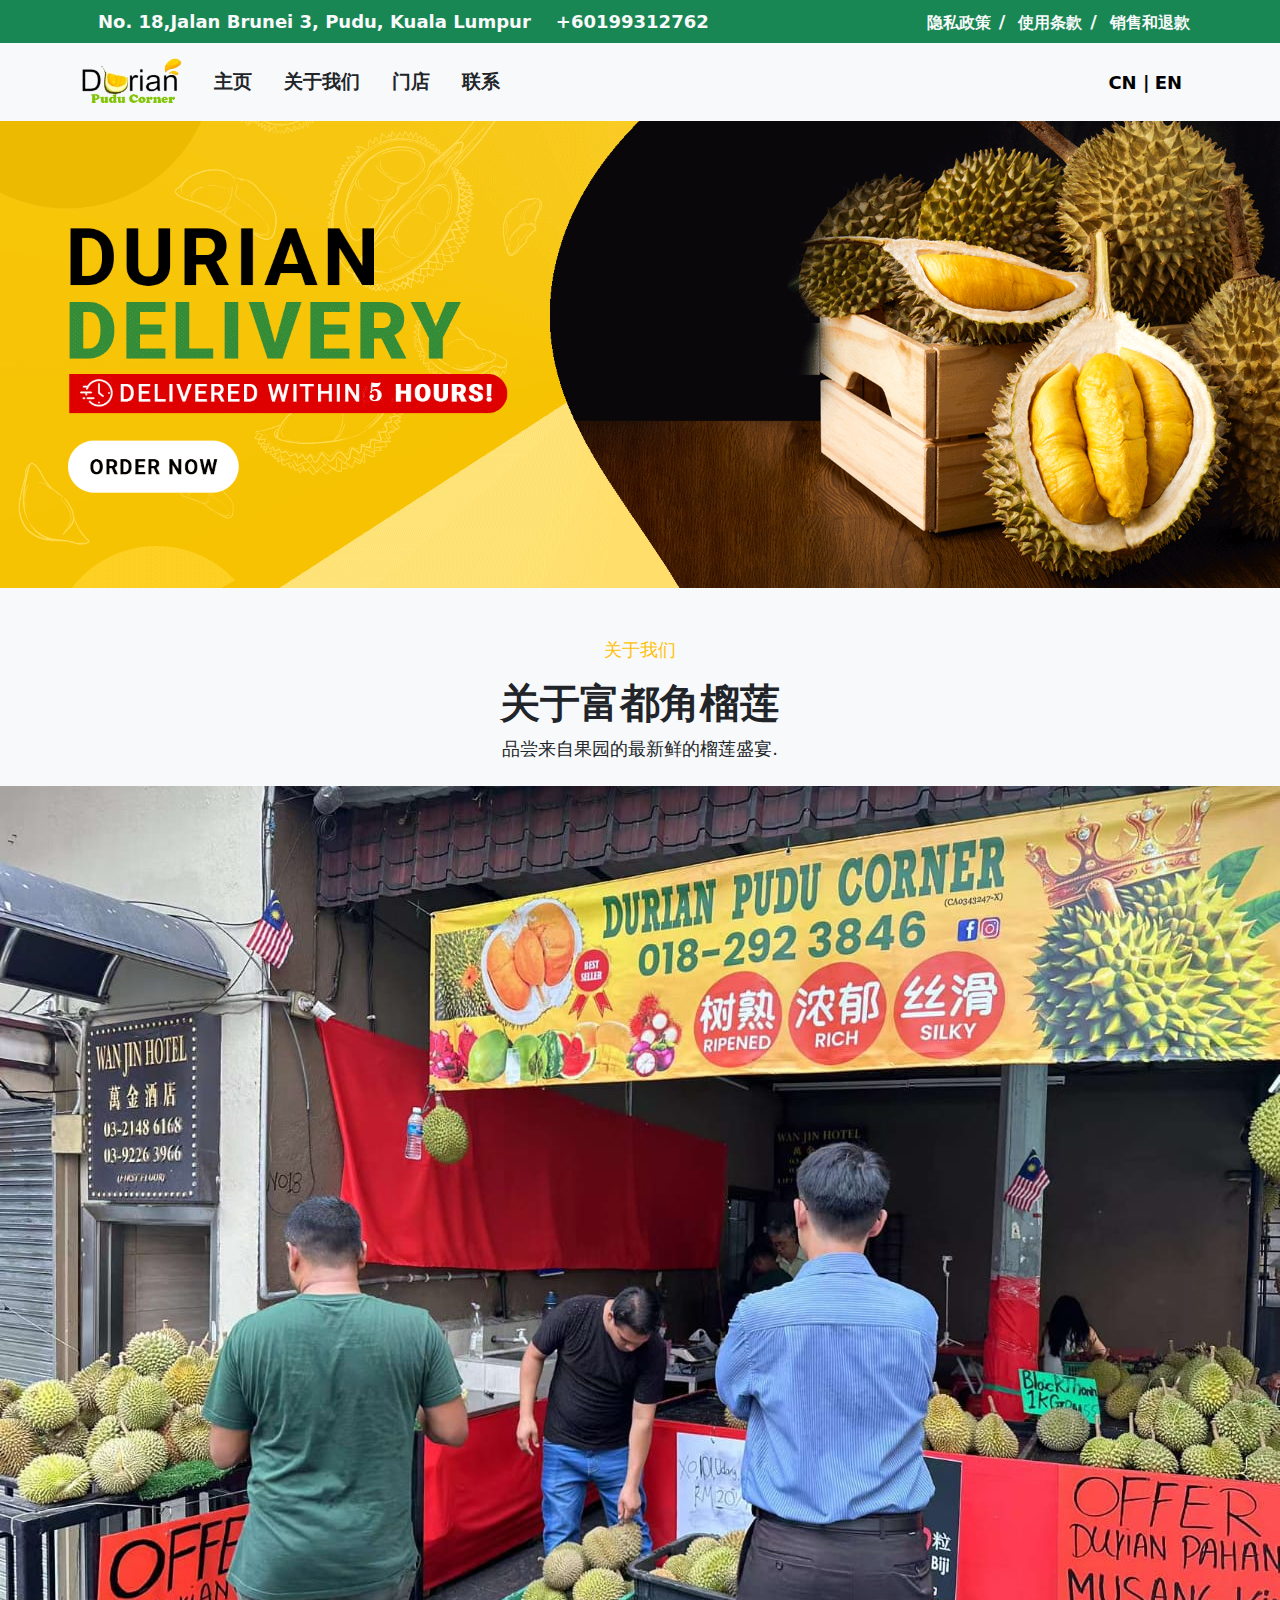
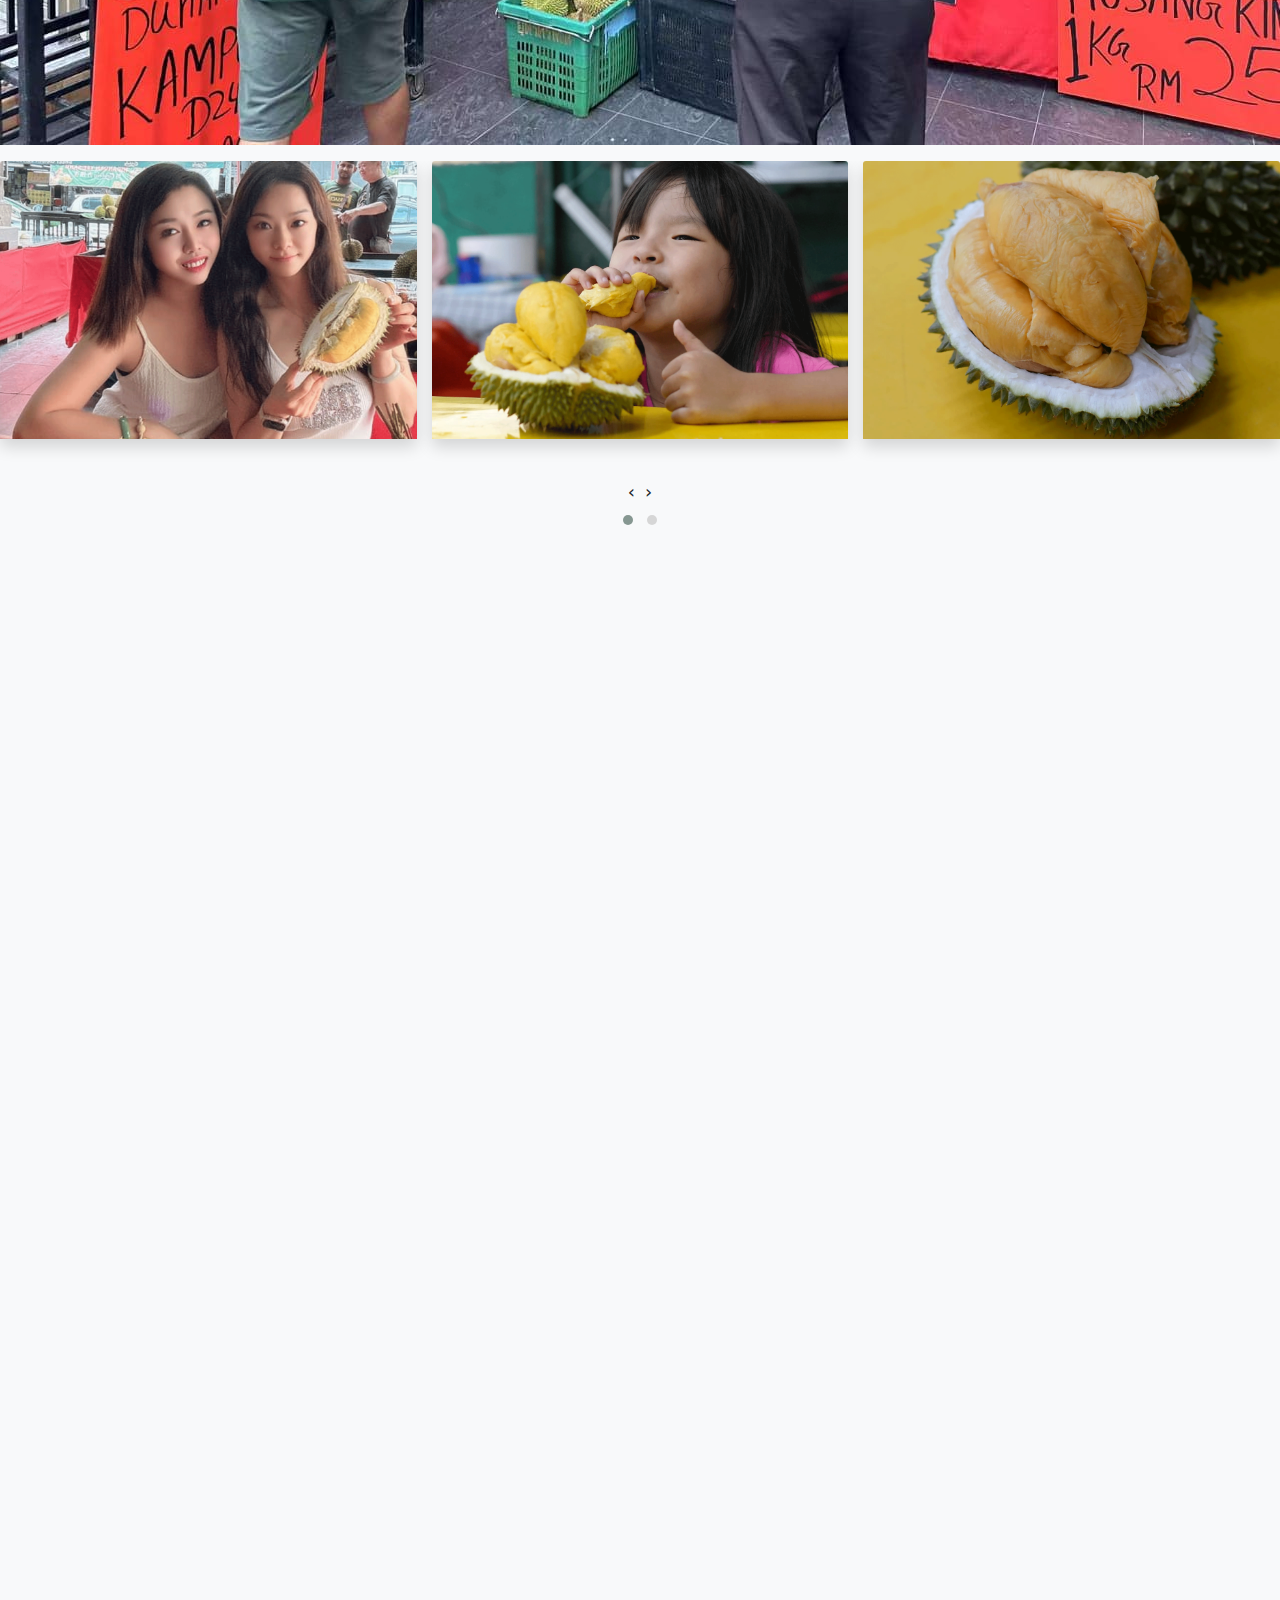
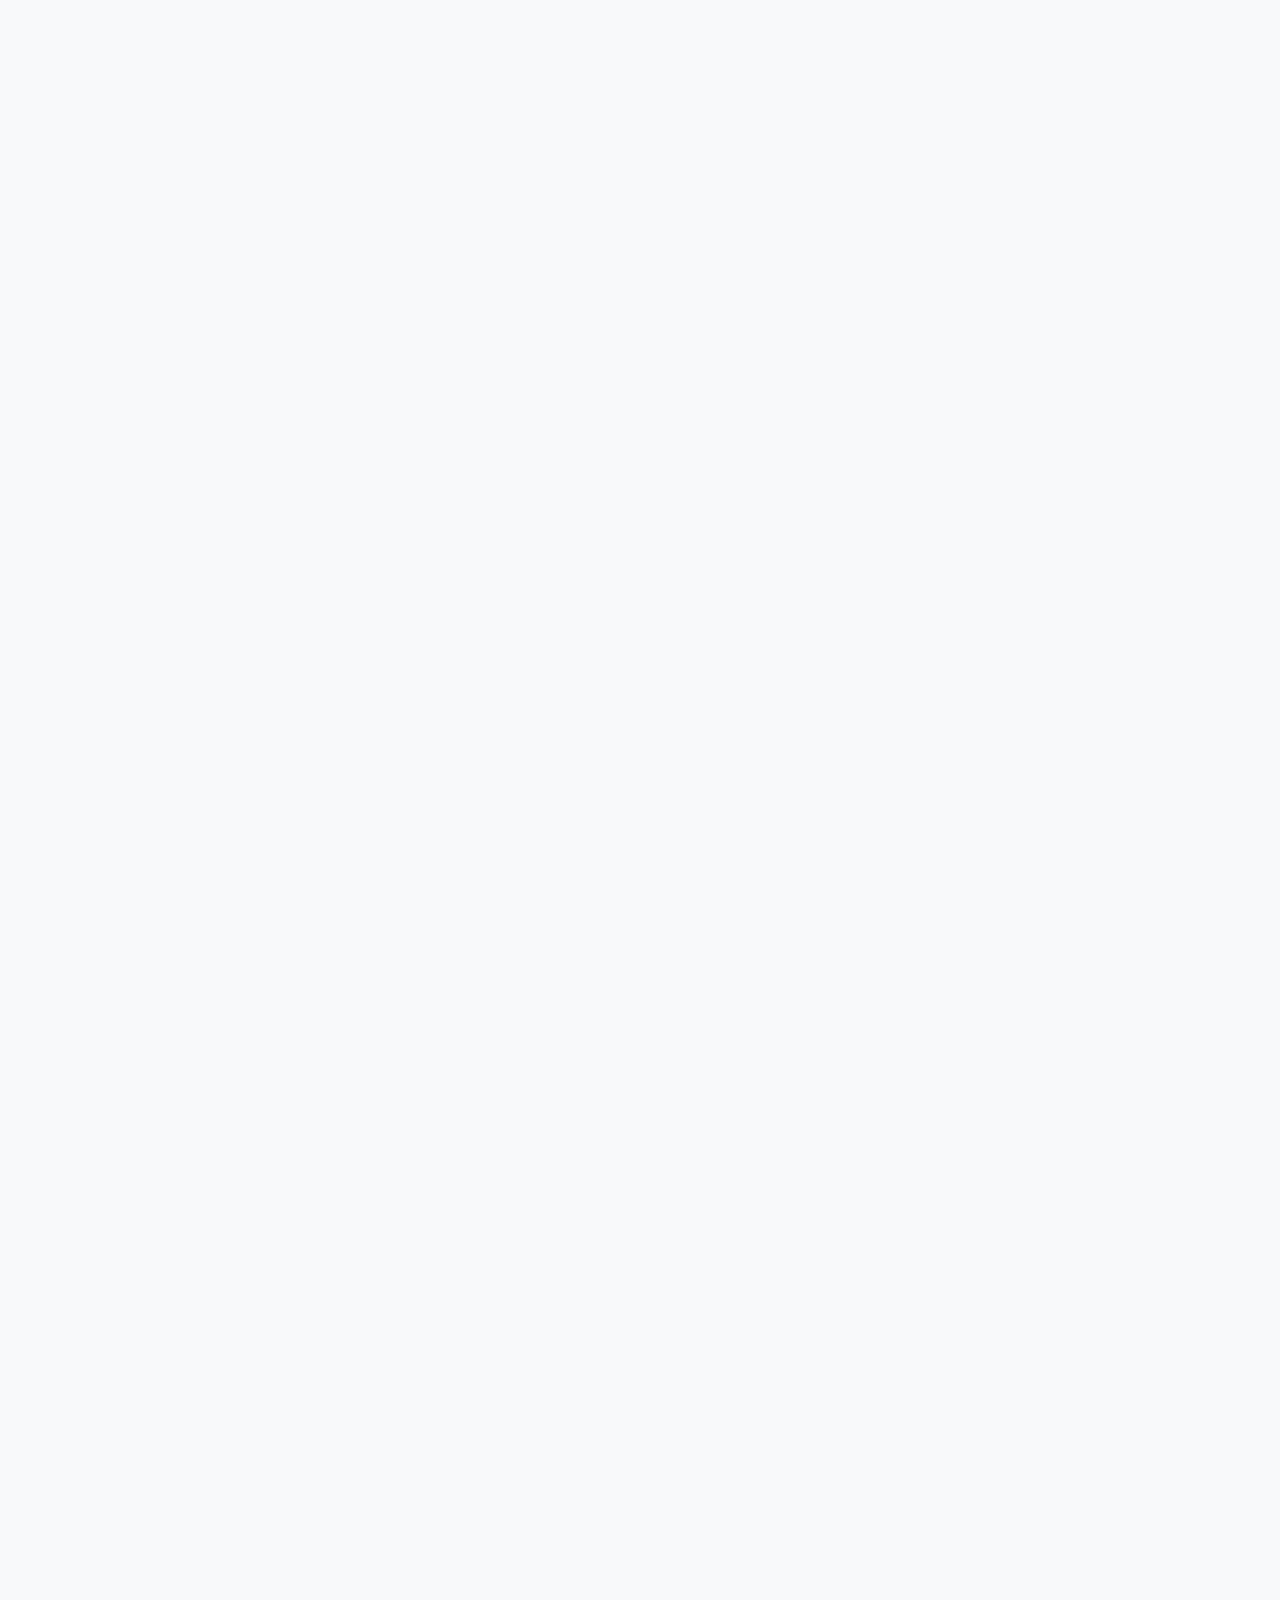
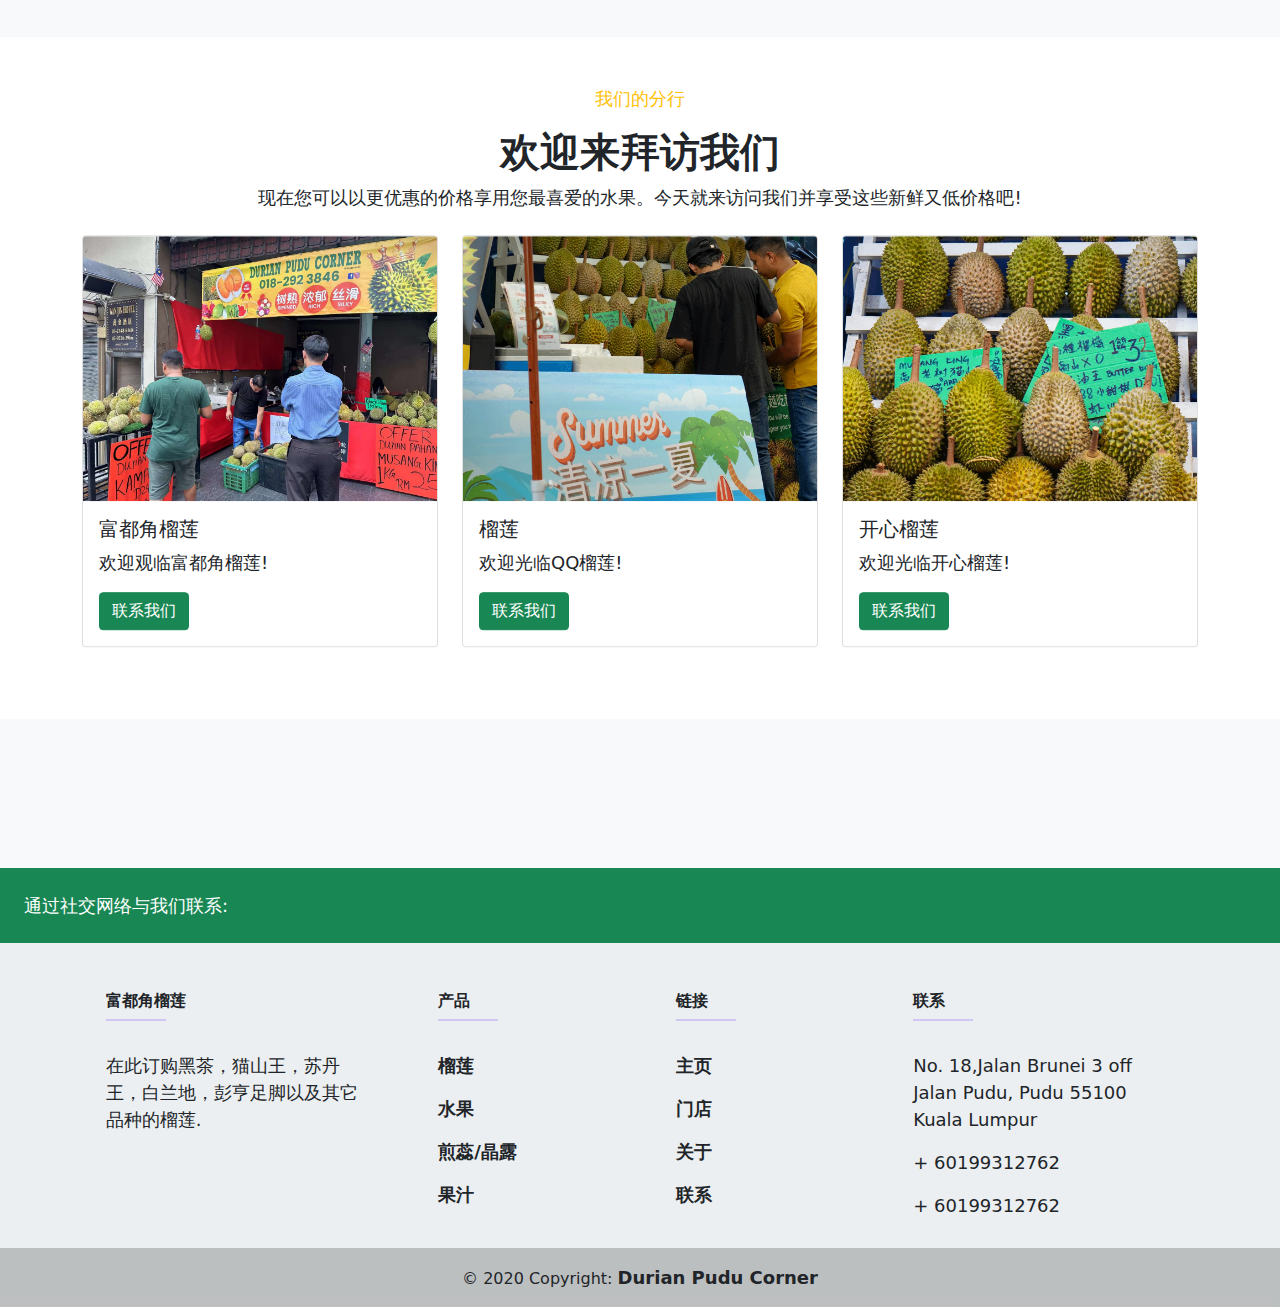
==== commit 75b49f7d: "cm" ====
--- a/index_cn.html
+++ b/index_cn.html
@@ -1804,19 +1804,10 @@
         </div>
       </div>
     </div>
-    <div class="container">
-      <div class="col-lg-12">
-        <div class="scroller" data-direction="left" data-speed="slow">
-          <div class="scroller__inner">
-            <img src="https://csydurian.store/images/partner-2.png" width="30%" alt="" />
-            <img src="https://csydurian.store/images/partner-1.png" width="30%" alt="" />
-            <img src="./images/shopee.png" alt="" width="30%" />
-            <img src="https://csydurian.store/images/partner-2.png" width="30%" alt="" />
-            <img src="https://csydurian.store/images/partner-1.png" width="30%" alt="" />
-            <img src="./images/shopee.png" width="30%" alt="" />
-          </div>
-        </div>
-      </div>
+    <div class="row" data-aos="flip-up">
+      <div class="col-lg-4"><img src="https://csydurian.store/images/partner-2.png" alt="grab-food" width="100%"></div>
+      <div class="col-lg-4"><img src="https://csydurian.store/images/partner-1.png" alt="foodpanda"  width="100%"></div>
+      <div class="col-lg-4"><img src="./images/shopee.png" width="100%" alt="foodpanda"  width="100%"></div>
     </div>
   </div>
  </section>
--- a/css/style.css
+++ b/css/style.css
@@ -411,6 +411,20 @@
       margin-bottom: 20px;
   }
 }
+#bg-light{
+  overflow: hidden;
+}
+@media(max-width: 991.5px) {
+  #bg-light{
+    overflow: hidden;
+  }
+  .scroller__inner img{
+    overflow: hidden;
+  }
+  .scroller__inner{
+    overflow: hidden;
+  }
+}
 
 .scroller__inner {
   padding-block: 1rem;
